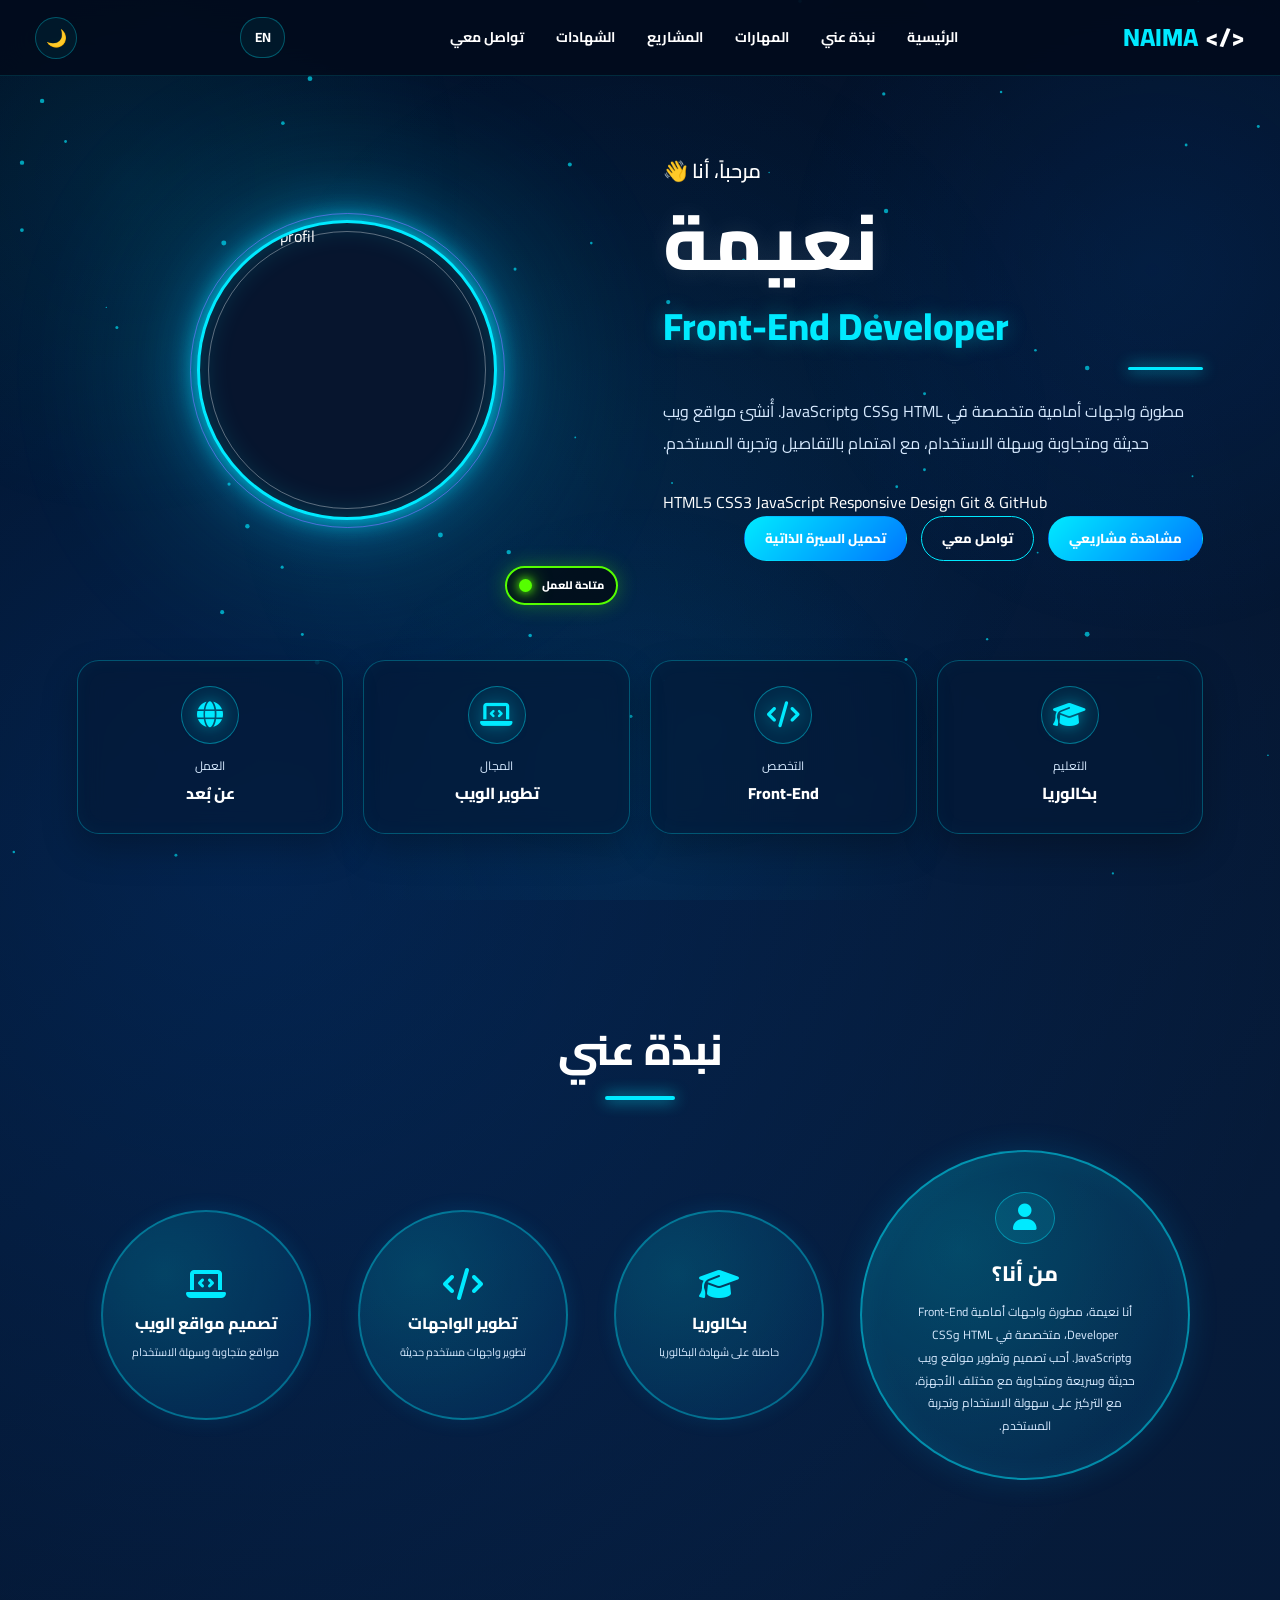
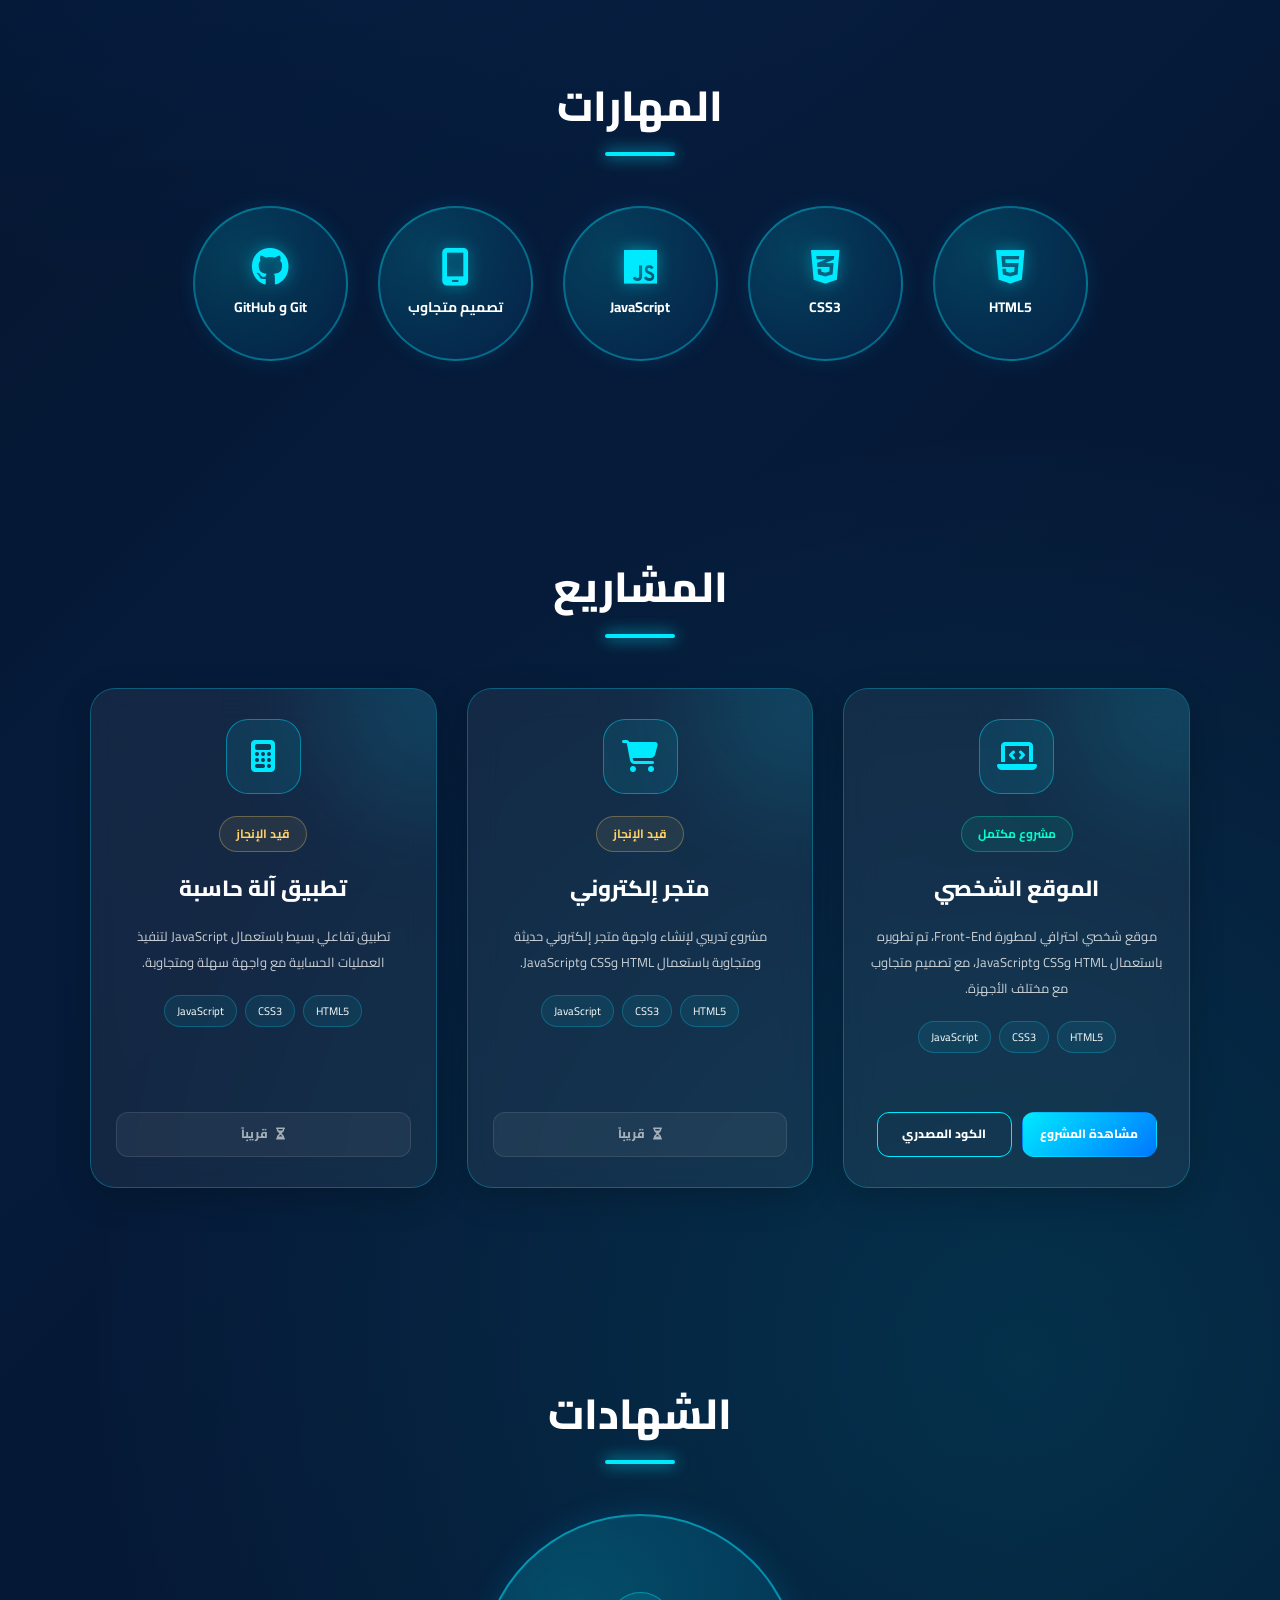
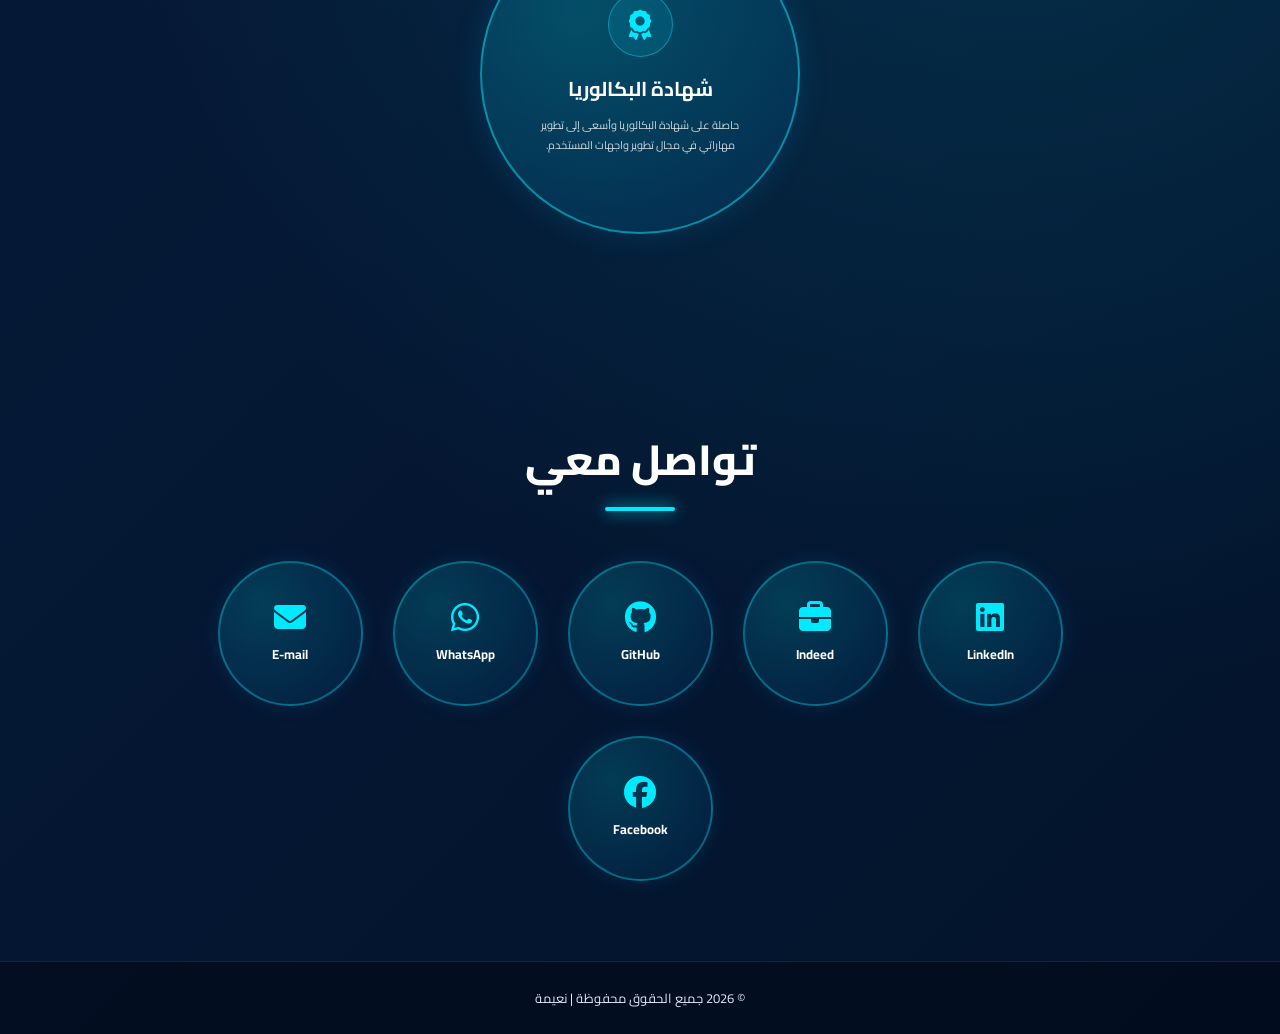
==== index.html @ e0ccfddc "Update index.html" ====
<!DOCTYPE html>
<html lang="ar" dir="rtl" id="html">

<head>
    <meta charset="UTF-8">
    <meta name="viewport" content="width=device-width, initial-scale=1.0">

    <title>Front-End Developer | NAIMA</title>

    <!-- =========================
         GOOGLE FONT
    ========================== -->
    <link rel="preconnect" href="https://fonts.googleapis.com">
    <link rel="preconnect" href="https://fonts.gstatic.com" crossorigin>

    <link
        href="https://fonts.googleapis.com/css2?family=Cairo:wght@400;500;600;700;800&display=swap"
        rel="stylesheet">

    <!-- =========================
         FONT AWESOME
    ========================== -->
    <link
        rel="stylesheet"
        href="https://cdnjs.cloudflare.com/ajax/libs/font-awesome/6.5.2/css/all.min.css">

    <!-- =========================
         CSS
    ========================== -->
    <link rel="stylesheet" href="style.css">
</head>


<body>

    <!-- =========================
         BACKGROUND
    ========================== -->

    <div id="particles"></div>


    <!-- =========================
         HEADER / NAVBAR
    ========================== -->

    <header>

        <nav class="navbar">

            <div class="nav-container">

                <!-- LOGO -->
                <a href="#home" class="logo">
                    &lt;/&gt; <span>NAIMA</span>
                </a>


                <!-- MOBILE MENU BUTTON -->
                <button
                    class="menu-toggle"
                    id="menu-toggle"
                    aria-label="فتح القائمة"
                    aria-expanded="false">

                    ☰

                </button>


                <!-- NAVIGATION -->
                <ul class="nav-links" id="nav-links">

                    <li>
                        <a
                            href="#home"
                            data-ar="الرئيسية"
                            data-en="Home">
                            الرئيسية
                        </a>
                    </li>

                    <li>
                        <a
                            href="#about"
                            data-ar="نبذة عني"
                            data-en="About Me">
                            نبذة عني
                        </a>
                    </li>

                    <li>
                        <a
                            href="#skills"
                            data-ar="المهارات"
                            data-en="Skills">
                            المهارات
                        </a>
                    </li>

                    <li>
                        <a
                            href="#projects"
                            data-ar="المشاريع"
                            data-en="Projects">
                            المشاريع
                        </a>
                    </li>

                    <li>
                        <a
                            href="#certificates"
                            data-ar="الشهادات"
                            data-en="Certificates">
                            الشهادات
                        </a>
                    </li>

                    <li>
                        <a
                            href="#contact"
                            data-ar="تواصل معي"
                            data-en="Contact">
                            تواصل معي
                        </a>
                    </li>

                </ul>


                <!-- LANGUAGE BUTTON -->
                <button
                    id="language-toggle"
                    class="language-toggle"
                    type="button"
                    aria-label="تغيير اللغة">

                    EN

                </button>


                <!-- THEME BUTTON -->
                <button
                    id="theme-toggle"
                    class="theme-toggle"
                    type="button"
                    aria-label="تغيير الوضع">

                    🌙

                </button>

            </div>

        </nav>

    </header>


    <!-- =========================
         HERO
    ========================== -->

    <section class="hero" id="home">
<div class="hero-image">

    <div class="image-glow"></div>

    <div class="circle">

        <div class="circle-border"></div>

      <img src="photo.webp" alt="Photo de profil">  

    </div>

    <div class="image-orbit orbit-one"></div>
    <div class="image-orbit orbit-two"></div>

    <div class="available-badge">
        <span></span>
        <span>متاحة للعمل</span>
    </div>

</div>

   <!-- HERO TEXT -->
<div class="hero-content">

    <p class="hero-greeting">
        مرحباً، أنا <span class="wave">👋</span>
    </p>

    <h1
        data-ar="نعيمة"
        data-en="NAIMA">
        نعيمة
    </h1>

    <h2>
        <span
            data-ar="Front-End Developer"
            data-en="Front-End Developer">
            Front-End Developer
        </span>
    </h2>

    <p
        class="hero-text"
        data-ar="مطورة واجهات أمامية متخصصة في HTML وCSS وJavaScript. أُنشئ مواقع ويب حديثة ومتجاوبة وسهلة الاستخدام، مع اهتمام بالتفاصيل وتجربة المستخدم."
        data-en="Front-End Developer specialized in HTML, CSS and JavaScript. I build modern, responsive and user-friendly websites with strong attention to detail and user experience.">

        مطورة واجهات أمامية متخصصة في HTML وCSS وJavaScript.
        أُنشئ مواقع ويب حديثة ومتجاوبة وسهلة الاستخدام،
        مع اهتمام بالتفاصيل وتجربة المستخدم.

    </p>


    <!-- TECHNOLOGIES -->

    <div class="hero-tech">

        <span>HTML5</span>
        <span>CSS3</span>
        <span>JavaScript</span>
        <span>Responsive Design</span>
        <span>Git & GitHub</span>

    </div>


    <!-- HERO BUTTONS -->

    <div class="hero-buttons">

        <a
            href="#projects"
            class="btn hero-main-btn"
            data-ar="مشاهدة مشاريعي"
            data-en="View My Projects">

            <i class="fas fa-code"></i>

            مشاهدة مشاريعي

        </a>


        <a
            href="#contact"
            class="btn secondary hero-second-btn"
            data-ar="تواصل معي"
            data-en="Contact Me">

            <i class="fas fa-paper-plane"></i>

            تواصل معي

        </a>


        <a
            href="cv.pdf"
            class="btn cv-btn"
            download
            data-ar="تحميل السيرة الذاتية"
            data-en="Download CV">

            <i class="fas fa-file-download"></i>

            تحميل CV

        </a>

    </div>

</div> 

        <!-- HERO CARDS -->

        <div class="hero-cards">


            <!-- EDUCATION -->

            <div class="hero-card">

                <div class="hero-card-icon">

                    <i class="fas fa-graduation-cap"></i>

                </div>

                <div>

                    <small
                        data-ar="التعليم"
                        data-en="Education">

                        التعليم

                    </small>

                    <strong
                        data-ar="بكالوريا"
                        data-en="BACCALAUREATE">

                بكالوريا

                    </strong>

                </div>

            </div>


            <!-- SPECIALIZATION -->

            <div class="hero-card">

                <div class="hero-card-icon">

                    <i class="fas fa-code"></i>

                </div>

                <div>

                    <small
                        data-ar="التخصص"
                        data-en="Specialization">

                        التخصص

                    </small>

                    <strong
                        data-ar="Front-End"
                        data-en="Front-End">

                        Front-End

                    </strong>

                </div>

            </div>


            <!-- FIELD -->

            <div class="hero-card">

                <div class="hero-card-icon">

                    <i class="fas fa-laptop-code"></i>

                </div>

                <div>

                    <small
                        data-ar="المجال"
                        data-en="Field">

                        المجال

                    </small>

                    <strong
                        data-ar="تطوير الويب"
                        data-en="Web Development">

                        تطوير الويب

                    </strong>

                </div>

            </div>


            <!-- WORK -->

            <div class="hero-card">

                <div class="hero-card-icon">

                    <i class="fas fa-globe"></i>

                </div>

                <div>

                    <small
                        data-ar="العمل"
                        data-en="Work">

                        العمل

                    </small>

                    <strong
                        data-ar="عن بُعد"
                        data-en="Remote Work">

                        عن بُعد

                    </strong>

                </div>

            </div>

        </div>

    </section>


    <!-- =========================
         ABOUT
    ========================== -->

    <section id="about">

        <div class="section-title">

            <h2
                data-ar="نبذة عني"
                data-en="About Me">

                نبذة عني

            </h2>

        </div>


        <div class="about-container">


            <!-- WHO AM I -->

            <div class="about-text">

                <div class="about-icon">

                    <i class="fas fa-user"></i>

                </div>


                <h3
                    data-ar="من أنا؟"
                    data-en="Who Am I?">

                    من أنا؟

                </h3>


                <p
                    data-ar="أنا نعيمة، مطورة واجهات أمامية Front-End Developer، متخصصة في HTML وCSS وJavaScript. أحب تصميم وتطوير مواقع ويب حديثة وسريعة ومتجاوبة مع مختلف الأجهزة، مع التركيز على سهولة الاستخدام وتجربة المستخدم."
                    data-en="I am NAIMA, a Front-End Developer specialized in HTML, CSS and JavaScript. I enjoy creating modern, fast and responsive websites for different devices, with a strong focus on usability and user experience.">

                    أنا نعيمة، مطورة واجهات أمامية Front-End Developer،
                    متخصصة في HTML وCSS وJavaScript.
                    أحب تصميم وتطوير مواقع ويب حديثة وسريعة ومتجاوبة
                    مع مختلف الأجهزة، مع التركيز على سهولة الاستخدام وتجربة المستخدم.

                </p>

            </div>


            <!-- BACHELOR -->

            <div class="stat-card">

                <i class="fas fa-graduation-cap"></i>

                <h3
                    data-ar="بكالوريا"
                    data-en="BACCALAUREATE">

                    بكالوريا

                </h3>

                <p
                    data-ar="حاصلة على شهادة البكالوريا"
                    data-en="BACCALAUREATE Degree Holder">

                    حاصلة على شهادة البكالوريا

                </p>

            </div>


            <!-- UI DEVELOPMENT -->

            <div class="stat-card">

                <i class="fas fa-code"></i>

                <h3
                    data-ar="تطوير الواجهات"
                    data-en="UI Development">

                    تطوير الواجهات

                </h3>

                <p
                    data-ar="تطوير واجهات مستخدم حديثة"
                    data-en="Modern User Interfaces">

                    تطوير واجهات مستخدم حديثة

                </p>

            </div>


            <!-- WEB DESIGN -->

            <div class="stat-card">

                <i class="fas fa-laptop-code"></i>

                <h3
                    data-ar="تصميم مواقع الويب"
                    data-en="Web Design">

                    تصميم مواقع الويب

                </h3>

                <p
                    data-ar="مواقع متجاوبة وسهلة الاستخدام"
                    data-en="Responsive and User-Friendly Websites">

                    مواقع متجاوبة وسهلة الاستخدام

                </p>

            </div>

        </div>

    </section>


    <!-- =========================
         SKILLS
    ========================== -->

    <section id="skills">

        <div class="section-title">

            <h2
                data-ar="المهارات"
                data-en="Skills">

                المهارات

            </h2>

        </div>


        <div class="skills-grid">


            <!-- HTML -->

            <div class="skill-card">

                <i class="fab fa-html5"></i>

                <h3>HTML5</h3>

            </div>


            <!-- CSS -->

            <div class="skill-card">

                <i class="fab fa-css3-alt"></i>

                <h3>CSS3</h3>

            </div>


            <!-- JAVASCRIPT -->

            <div class="skill-card">

                <i class="fab fa-js"></i>

                <h3>JavaScript</h3>

            </div>


            <!-- RESPONSIVE -->

            <div class="skill-card">

                <i class="fas fa-mobile-screen"></i>

                <h3
                    data-ar="تصميم متجاوب"
                    data-en="Responsive Design">

                    تصميم متجاوب

                </h3>

            </div>


            <!-- GIT -->

            <div class="skill-card">

                <i class="fab fa-github"></i>

                <h3
                    data-ar="Git و GitHub"
                    data-en="Git & GitHub">

                    Git و GitHub

                </h3>

            </div>

        </div>

    </section>


    <!-- =========================
         PROJECTS
    ========================== -->

    <section id="projects">

        <div class="section-title">

            <h2
                data-ar="المشاريع"
                data-en="Projects">

                المشاريع

            </h2>

        </div>


        <div class="projects-grid">


            <!-- PROJECT 1 -->

            <div class="project-card">

                <div class="project-icon">

                    <i class="fas fa-laptop-code"></i>

                </div>


                <div class="project-info">


                    <span
                        class="project-status completed"
                        data-ar="مشروع مكتمل"
                        data-en="Completed Project">

                        مشروع مكتمل

                    </span>


                    <h3
                        data-ar="الموقع الشخصي"
                        data-en="Portfolio Website">

                        الموقع الشخصي

                    </h3>


                    <p
                        data-ar="موقع شخصي احترافي لمطورة Front-End، تم تطويره باستعمال HTML وCSS وJavaScript، مع تصميم متجاوب مع مختلف الأجهزة."
                        data-en="A professional portfolio website for a Front-End Developer, built with HTML, CSS and JavaScript, with a responsive design for different devices.">

                        موقع شخصي احترافي لمطورة Front-End،
                        تم تطويره باستعمال HTML وCSS وJavaScript،
                        مع تصميم متجاوب مع مختلف الأجهزة.

                    </p>


                    <div class="project-tech">

                        <span>HTML5</span>

                        <span>CSS3</span>

                        <span>JavaScript</span>

                    </div>


                    <div class="project-buttons">

                        <a
                            href="https://sbahibtihal-spec.github.io/my-first-website/"
                            target="_blank"
                            rel="noopener noreferrer"
                            class="btn"
                            data-ar="مشاهدة المشروع"
                            data-en="Live Demo">

                            <i class="fas fa-external-link-alt"></i>

                            مشاهدة المشروع

                        </a>


                        <a
                            href="https://github.com/sbahibtihal-spec/my-first-website"
                            target="_blank"
                            rel="noopener noreferrer"
                            class="btn secondary"
                            data-ar="الكود المصدري"
                            data-en="Source Code">

                            <i class="fab fa-github"></i>

                            الكود المصدري

                        </a>

                    </div>

                </div>

            </div>


            <!-- PROJECT 2 -->

            <div class="project-card">

                <div class="project-icon">

                    <i class="fas fa-shopping-cart"></i>

                </div>


                <div class="project-info">

                    <span
                        class="project-status coming"
                        data-ar="قيد الإنجاز"
                        data-en="In Progress">

                        قيد الإنجاز

                    </span>


                    <h3
                        data-ar="متجر إلكتروني"
                        data-en="E-Commerce Website">

                        متجر إلكتروني

                    </h3>


                    <p
                        data-ar="مشروع تدريبي لإنشاء واجهة متجر إلكتروني حديثة ومتجاوبة باستعمال HTML وCSS وJavaScript."
                        data-en="A training project for creating a modern and responsive e-commerce interface using HTML, CSS and JavaScript.">

                        مشروع تدريبي لإنشاء واجهة متجر إلكتروني حديثة
                        ومتجاوبة باستعمال HTML وCSS وJavaScript.

                    </p>


                    <div class="project-tech">

                        <span>HTML5</span>

                        <span>CSS3</span>

                        <span>JavaScript</span>

                    </div>


                    <div class="project-buttons">

                        <span class="btn disabled">

                            <i class="fas fa-hourglass-half"></i>

                            <span
                                data-ar="قريباً"
                                data-en="Coming Soon">

                                قريباً

                            </span>

                        </span>

                    </div>

                </div>

            </div>


            <!-- PROJECT 3 -->

            <div class="project-card">

                <div class="project-icon">

                    <i class="fas fa-calculator"></i>

                </div>


                <div class="project-info">

                    <span
                        class="project-status coming"
                        data-ar="قيد الإنجاز"
                        data-en="In Progress">

                        قيد الإنجاز

                    </span>


                    <h3
                        data-ar="تطبيق آلة حاسبة"
                        data-en="Calculator App">

                        تطبيق آلة حاسبة

                    </h3>


                    <p
                        data-ar="تطبيق تفاعلي بسيط باستعمال JavaScript لتنفيذ العمليات الحسابية مع واجهة سهلة ومتجاوبة."
                        data-en="A simple interactive application using JavaScript to perform calculations with an easy and responsive interface.">

                        تطبيق تفاعلي بسيط باستعمال JavaScript
                        لتنفيذ العمليات الحسابية مع واجهة سهلة ومتجاوبة.

                    </p>


                    <div class="project-tech">

                        <span>HTML5</span>

                        <span>CSS3</span>

                        <span>JavaScript</span>

                    </div>


                    <div class="project-buttons">

                        <span class="btn disabled">

                            <i class="fas fa-hourglass-half"></i>

                            <span
                                data-ar="قريباً"
                                data-en="Coming Soon">

                                قريباً

                            </span>

                        </span>

                    </div>

                </div>

            </div>

        </div>

    </section>


    <!-- =========================
         CERTIFICATES
    ========================== -->

    <section id="certificates">

        <div class="section-title">

            <h2
                data-ar="الشهادات"
                data-en="Certificates">

                الشهادات

            </h2>

        </div>


        <div class="certificate-card">

            <i class="fas fa-award"></i>


            <h3
                data-ar="شهادة البكالوريا"
                data-en="Baccalaureate Degree">

                شهادة البكالوريا

            </h3>


            <p
                data-ar="حاصلة على شهادة البكالوريا وأسعى إلى تطوير مهاراتي في مجال تطوير واجهات المستخدم."
                data-en="I hold a Baccalaureate Degree and I am continuously developing my skills in Front-End development and user interface design.">

                حاصلة على شهادة البكالوريا وأسعى إلى تطوير مهاراتي
                في مجال تطوير واجهات المستخدم.

            </p>

        </div>

    </section>


    <!-- =========================
         CONTACT
    ========================== -->

    <section id="contact">

        <div class="section-title">

            <h2
                data-ar="تواصل معي"
                data-en="Contact Me">

                تواصل معي

            </h2>

        </div>


        <div class="contact-container">


            <!-- LINKEDIN -->

            <a
                href="https://www.linkedin.com/in/marhaba-hala/"
                target="_blank"
                rel="noopener noreferrer"
                class="contact-box">

                <i class="fab fa-linkedin"></i>

                <span>LinkedIn</span>

            </a>


            <!-- INDEED -->

            <a
                href="https://ma.indeed.com/"
                target="_blank"
                rel="noopener noreferrer"
                class="contact-box">

                <i class="fas fa-briefcase"></i>

                <span>Indeed</span>

            </a>


            <!-- GITHUB -->

            <a
                href="https://github.com/sbahibtihal-spec"
                target="_blank"
                rel="noopener noreferrer"
                class="contact-box">

                <i class="fab fa-github"></i>

                <span>GitHub</span>

            </a>


            <!-- WHATSAPP -->

            <a
                href="https://wa.me/212703166572"
                target="_blank"
                rel="noopener noreferrer"
                class="contact-box">

                <i class="fab fa-whatsapp"></i>

                <span>WhatsApp</span>

            </a>


            <!-- EMAIL -->

            <a
                href="mailto:sbahibtihal@gmail.com"
                class="contact-box">

                <i class="fas fa-envelope"></i>

                <span>E-mail</span>

            </a>


            <!-- FACEBOOK -->

            <a
                href="https://www.facebook.com/khawla khawla
                target="_blank"
                rel="noopener noreferrer"
                class="contact-box">

                <i class="fab fa-facebook"></i>

                <span>Facebook</span>

            </a>

        </div>

    </section>


    <!-- =========================
         FOOTER
    ========================== -->

    <footer>

        <p
            data-ar="© 2026 جميع الحقوق محفوظة | نعيمة"
            data-en="© 2026 All Rights Reserved | NAIMA">

            © 2026 جميع الحقوق محفوظة | نعيمة

        </p>

    </footer>


    <!-- =========================
         JAVASCRIPT
    ========================== -->

    <script src="script.js"></script>

</body>

</html>
---- style.css ----
/* =========================================================
   NAIMA PORTFOLIO — CLEAN & FULLY RESPONSIVE STYLE.CSS
========================================================= */

:root {
    --main: #00eaff;
    --main-light: #24cfff;
    --blue: #0077ff;
    --dark: #020b1c;
    --dark-2: #04152f;
    --card: rgba(5, 30, 65, 0.65);
    --border: rgba(0, 234, 255, 0.35);
    --white: #ffffff;
    --gray: #d7eaff;
    --muted: rgba(255, 255, 255, 0.72);
    --green: #55ff00;
    --shadow: 0 15px 40px rgba(0, 0, 0, 0.35);
}

/* RESET */
* {
    margin: 0;
    padding: 0;
    box-sizing: border-box;
}

html {
    scroll-behavior: smooth;
    scroll-padding-top: 80px;
}

body {
    font-family: "Cairo", sans-serif;
    background:
        radial-gradient(circle at 20% 20%, rgba(0, 119, 255, 0.18), transparent 30%),
        radial-gradient(circle at 80% 70%, rgba(0, 234, 255, 0.12), transparent 30%),
        linear-gradient(135deg, #020b1c, #061b3a 45%, #03132b);
    color: var(--white);
    line-height: 1.7;
    overflow-x: hidden;
    min-height: 100vh;
}

body::before {
    content: "";
    position: fixed;
    inset: 0;
    pointer-events: none;
    z-index: -2;
    background: radial-gradient(circle at 50% 50%, rgba(0, 234, 255, 0.04), transparent 55%);
}

a {
    text-decoration: none;
    color: inherit;
}

button {
    font-family: inherit;
}

img {
    max-width: 100%;
    display: block;
}

/* BACKGROUND */
#particles {
    position: fixed;
    inset: 0;
    z-index: -1;
    pointer-events: none;
    background:
        radial-gradient(circle at 10% 20%, rgba(0, 234, 255, 0.08), transparent 25%),
        radial-gradient(circle at 90% 30%, rgba(0, 119, 255, 0.10), transparent 28%),
        radial-gradient(circle at 50% 90%, rgba(0, 180, 255, 0.07), transparent 30%);
}

/* HEADER */
header {
    width: 100%;
    position: fixed;
    top: 0;
    right: 0;
    z-index: 1000;
    background: rgba(2, 11, 28, 0.88);
    backdrop-filter: blur(16px);
    -webkit-backdrop-filter: blur(16px);
    border-bottom: 1px solid rgba(0, 234, 255, 0.14);
}

.nav-container {
    width: min(1400px, 100%);
    min-height: 75px;
    margin: auto;
    padding: 0 35px;
    display: flex;
    align-items: center;
    justify-content: space-between;
    gap: 20px;
}

.logo {
    display: inline-flex;
    align-items: center;
    gap: 7px;
    white-space: nowrap;
    font-size: 25px;
    font-weight: 800;
    color: var(--white);
    transition: 0.3s ease;
}

.logo::first-letter,
.logo span {
    color: var(--main);
}

.logo:hover {
    color: var(--main);
    transform: translateY(-2px);
}

.menu-toggle {
    display: none;
    border: none;
    background: transparent;
    color: var(--white);
    font-size: 30px;
    cursor: pointer;
    padding: 5px 10px;
    transition: 0.3s ease;
}

.menu-toggle:hover {
    color: var(--main);
    transform: scale(1.1);
}

.nav-links {
    display: flex;
    align-items: center;
    justify-content: center;
    gap: 28px;
    list-style: none;
}

.nav-links li {
    list-style: none;
}

.nav-links a {
    position: relative;
    display: inline-block;
    color: var(--white);
    font-size: 14px;
    font-weight: 700;
    padding: 8px 2px;
    transition: 0.3s ease;
}

.nav-links a::after {
    content: "";
    position: absolute;
    right: 0;
    bottom: 0;
    width: 0;
    height: 2px;
    border-radius: 10px;
    background: var(--main);
    box-shadow: 0 0 10px var(--main);
    transition: 0.3s ease;
}

.nav-links a:hover {
    color: var(--main);
}

.nav-links a:hover::after {
    width: 100%;
}

.language-toggle,
.theme-toggle {
    border: 1px solid rgba(0, 234, 255, 0.30);
    background: rgba(0, 234, 255, 0.06);
    color: var(--white);
    cursor: pointer;
    transition: 0.3s ease;
}

.language-toggle {
    min-width: 45px;
    padding: 7px 12px;
    border-radius: 20px;
    font-weight: 700;
}

.theme-toggle {
    width: 42px;
    height: 42px;
    border-radius: 50%;
    font-size: 17px;
}

.language-toggle:hover,
.theme-toggle:hover {
    background: var(--main);
    color: #03152d;
    border-color: var(--main);
    box-shadow: 0 0 20px rgba(0, 234, 255, 0.35);
}

.theme-toggle:hover {
    transform: rotate(20deg);
}

/* GENERAL SECTIONS */
section {
    width: min(1400px, 100%);
    margin: auto;
    padding: 110px 7% 80px;
}

.section-title {
    text-align: center;
    margin-bottom: 50px;
}

.section-title h2 {
    position: relative;
    display: inline-block;
    font-size: 42px;
    font-weight: 800;
    padding-bottom: 15px;
}

.section-title h2::after {
    content: "";
    position: absolute;
    left: 50%;
    bottom: 0;
    width: 70px;
    height: 4px;
    transform: translateX(-50%);
    border-radius: 20px;
    background: var(--main);
    box-shadow: 0 0 15px var(--main);
}

/* HERO */
.hero {
    width: min(1450px, 100%);
    min-height: 100vh;
    margin: auto;
    padding: 130px 6% 70px;
    display: grid;
    grid-template-columns: minmax(0, 1fr) minmax(0, 1fr);
    align-items: center;
    gap: 45px;
    position: relative;
    direction: ltr;
}

.hero-content {
    direction: rtl;
    text-align: left;
    position: relative;
    z-index: 5;
    animation: heroText 1s ease forwards;
}

.hero-greeting {
    color: var(--white);
    font-size: 20px;
    font-weight: 600;
    margin-bottom: 12px;
}

.wave {
    display: inline-block;
    transform-origin: 70% 70%;
    animation: waveHand 2s infinite;
}

.hero-content h1 {
    color: var(--white);
    font-size: clamp(55px, 6vw, 85px);
    line-height: 1.1;
    font-weight: 800;
    margin-bottom: 15px;
    text-shadow: 0 0 25px rgba(255, 255, 255, 0.10);
}

.hero-content h2 {
    color: var(--main);
    font-size: clamp(25px, 3vw, 38px);
    font-weight: 800;
    line-height: 1.4;
    margin-bottom: 25px;
    text-shadow: 0 0 20px rgba(0, 234, 255, 0.35);
}

.hero-content h2::after {
    content: "";
    display: block;
    width: 75px;
    height: 3px;
    margin-top: 14px;
    border-radius: 10px;
    background: var(--main);
    box-shadow: 0 0 15px var(--main);
}

.hero-text {
    max-width: 600px;
    color: var(--gray);
    font-size: 16px;
    line-height: 2;
    margin-bottom: 30px;
}

.hero-buttons {
    display: flex;
    align-items: center;
    justify-content: flex-start;
    flex-wrap: wrap;
    gap: 14px;
    margin-bottom: 25px;
}

.btn {
    display: inline-flex;
    align-items: center;
    justify-content: center;
    gap: 8px;
    min-height: 45px;
    padding: 10px 20px;
    border-radius: 25px;
    background: linear-gradient(135deg, #00eaff, #0077ff);
    color: var(--white);
    font-size: 13px;
    font-weight: 800;
    border: 1px solid transparent;
    cursor: pointer;
    transition: transform 0.3s ease, box-shadow 0.3s ease, background 0.3s ease;
}

.btn:hover {
    transform: translateY(-4px);
    box-shadow: 0 0 25px rgba(0, 234, 255, 0.45);
}

.btn.secondary {
    background: transparent;
    color: var(--white);
    border: 1px solid var(--main);
}

.btn.secondary:hover {
    background: var(--main);
    color: #03152d;
}

/* HERO IMAGE */
.hero-image {
    position: relative;
    min-height: 480px;
    display: flex;
    align-items: center;
    justify-content: center;
    animation: imageFloat 4s ease-in-out infinite;
}

.image-glow {
    position: absolute;
    width: 330px;
    height: 330px;
    border-radius: 50%;
    background: var(--main);
    filter: blur(90px);
    opacity: 0.28;
    z-index: 0;
    animation: glowPulse 4s ease-in-out infinite;
}

.circle {
    position: relative;
    width: 300px;
    height: 300px;
    border-radius: 50%;
    overflow: hidden;
    display: flex;
    align-items: center;
    justify-content: center;
    z-index: 3;
    background: #07152e;
    border: 3px solid var(--main);
    box-shadow:
        0 0 25px rgba(0, 234, 255, 0.8),
        0 0 60px rgba(0, 174, 255, 0.45),
        inset 0 0 30px rgba(0, 234, 255, 0.2);
}

.circle img {
    width: 100%;
    height: 100%;
    object-fit: cover;
    display: block;
    position: relative;
    z-index: 2;
}

.circle-border {
    position: absolute;
    inset: 8px;
    border-radius: 50%;
    border: 1px solid rgba(255, 255, 255, 0.35);
    z-index: 4;
    pointer-events: none;
}

.image-orbit {
    position: absolute;
    border-radius: 50%;
    pointer-events: none;
    z-index: 1;
    border: 1px solid rgba(0, 234, 255, 0.55);
    animation: rotateOrbit 10s linear infinite;
}

.orbit-one {
    width: 275px;
    height: 275px;
}

.orbit-two {
    width: 315px;
    height: 315px;
    border-color: rgba(180, 70, 255, 0.65);
    animation-duration: 18s;
    animation-direction: reverse;
}

.image-orbit::after {
    content: "";
    position: absolute;
    width: 10px;
    height: 10px;
    border-radius: 50%;
    top: 15px;
    left: 50%;
    transform: translateX(-50%);
    background: var(--main);
    box-shadow: 0 0 12px var(--main), 0 0 25px var(--main);
}

.orbit-two::after {
    background: #b84dff;
    box-shadow: 0 0 12px #b84dff, 0 0 25px #b84dff;
}

.available-badge {
    position: absolute;
    right: 0;
    bottom: 5px;
    z-index: 10;
    display: flex;
    align-items: center;
    gap: 10px;
    padding: 8px 12px;
    border-radius: 30px;
    background: rgba(2, 15, 28, 0.95);
    border: 2px solid var(--green);
    color: var(--white);
    font-size: 11px;
    font-weight: 800;
    box-shadow: 0 0 20px rgba(85, 255, 0, 0.30);
}

.available-badge > span:first-child {
    width: 13px;
    height: 13px;
    flex-shrink: 0;
    border-radius: 50%;
    background: var(--green);
    box-shadow: 0 0 10px var(--green), 0 0 20px var(--green);
    animation: availablePulse 1.5s infinite;
}

/* HERO CARDS */
.hero-cards {
    grid-column: 1 / -1;
    width: 100%;
    direction: rtl;
    display: grid;
    grid-template-columns: repeat(4, minmax(0, 1fr));
    gap: 20px;
    position: relative;
    z-index: 5;
    margin-top: 5px;
}

.hero-card {
    min-height: 155px;
    padding: 25px 20px;
    display: flex;
    flex-direction: column;
    align-items: center;
    justify-content: center;
    text-align: center;
    border-radius: 22px;
    background: rgba(4, 25, 55, 0.65);
    border: 1px solid rgba(0, 234, 255, 0.28);
    backdrop-filter: blur(12px);
    -webkit-backdrop-filter: blur(12px);
    box-shadow:
        0 15px 35px rgba(0, 0, 0, 0.25),
        inset 0 0 20px rgba(0, 234, 255, 0.03);
    transition: transform 0.4s ease, border-color 0.4s ease, box-shadow 0.4s ease;
}

.hero-card:hover {
    transform: translateY(-8px);
    border-color: var(--main);
    box-shadow: 0 0 30px rgba(0, 234, 255, 0.25);
}

.hero-card-icon {
    width: 58px;
    height: 58px;
    margin-bottom: 12px;
    display: flex;
    align-items: center;
    justify-content: center;
    border-radius: 50%;
    background: rgba(0, 234, 255, 0.07);
    border: 1px solid rgba(0, 234, 255, 0.40);
}

.hero-card-icon i {
    color: var(--main);
    font-size: 26px;
    text-shadow: 0 0 15px rgba(0, 234, 255, 0.50);
}

.hero-card small {
    display: block;
    color: var(--gray);
    font-size: 12px;
    margin-bottom: 4px;
}

.hero-card strong {
    color: var(--white);
    font-size: 16px;
    font-weight: 800;
}

/* ABOUT */
#about {
    padding-top: 110px;
}

.about-container {
    max-width: 1200px;
    margin: auto;
    display: grid;
    grid-template-columns: 1.3fr repeat(3, minmax(0, 1fr));
    align-items: center;
    gap: 25px;
}

.about-text {
    width: 330px;
    height: 330px;
    max-width: 100%;
    margin: auto;
    padding: 40px;
    border-radius: 50%;
    display: flex;
    flex-direction: column;
    align-items: center;
    justify-content: center;
    text-align: center;
    background: radial-gradient(circle at 30% 30%, rgba(0, 234, 255, 0.22), rgba(0, 119, 255, 0.08));
    border: 2px solid rgba(0, 234, 255, 0.50);
    box-shadow: 0 0 30px rgba(0, 180, 255, 0.15), inset 0 0 30px rgba(0, 234, 255, 0.07);
    transition: 0.4s ease;
}

.about-icon {
    width: 60px;
    height: 60px;
    margin-bottom: 12px;
    display: flex;
    align-items: center;
    justify-content: center;
    border-radius: 50%;
    background: rgba(0, 234, 255, 0.10);
    border: 1px solid rgba(0, 234, 255, 0.40);
}

.about-icon i {
    color: var(--main);
    font-size: 27px;
}

.about-text h3 {
    color: var(--white);
    font-size: 21px;
    font-weight: 800;
    margin-bottom: 10px;
}

.about-text p {
    max-width: 230px;
    color: var(--gray);
    font-size: 12px;
    line-height: 1.9;
}

.stat-card {
    width: 210px;
    height: 210px;
    max-width: 100%;
    margin: auto;
    padding: 25px;
    border-radius: 50%;
    display: flex;
    flex-direction: column;
    align-items: center;
    justify-content: center;
    text-align: center;
    background: radial-gradient(circle at 30% 30%, rgba(0, 234, 255, 0.18), rgba(0, 119, 255, 0.07));
    border: 2px solid rgba(0, 234, 255, 0.35);
    box-shadow: 0 0 20px rgba(0, 180, 255, 0.12);
    transition: transform 0.4s ease, border-color 0.4s ease, box-shadow 0.4s ease;
}

.stat-card i {
    color: var(--main);
    font-size: 32px;
    margin-bottom: 10px;
}

.stat-card h3 {
    color: var(--white);
    font-size: 16px;
    font-weight: 800;
    margin-bottom: 6px;
}

.stat-card p {
    color: var(--gray);
    font-size: 11px;
    line-height: 1.7;
    max-width: 150px;
}

.about-text:hover,
.stat-card:hover {
    transform: translateY(-10px) scale(1.03);
    border-color: var(--main);
    box-shadow: 0 0 40px rgba(0, 234, 255, 0.40);
}

/* SKILLS */
.skills-grid {
    max-width: 1000px;
    margin: auto;
    display: flex;
    justify-content: center;
    align-items: center;
    flex-wrap: wrap;
    gap: 30px;
}

.skill-card {
    width: 155px;
    height: 155px;
    padding: 20px;
    border-radius: 50%;
    display: flex;
    flex-direction: column;
    align-items: center;
    justify-content: center;
    text-align: center;
    background: radial-gradient(circle at 30% 30%, rgba(0, 234, 255, 0.18), rgba(0, 119, 255, 0.07));
    border: 2px solid rgba(0, 234, 255, 0.35);
    box-shadow: 0 0 20px rgba(0, 180, 255, 0.12);
    transition: 0.4s ease;
}

.skill-card i {
    color: var(--main);
    font-size: 38px;
    margin-bottom: 10px;
    text-shadow: 0 0 15px rgba(0, 234, 255, 0.50);
    transition: 0.4s ease;
}

.skill-card h3 {
    color: var(--white);
    font-size: 14px;
    font-weight: 700;
}

.skill-card:hover {
    transform: translateY(-10px) scale(1.08);
    border-color: var(--main);
    box-shadow: 0 0 35px rgba(0, 234, 255, 0.40);
}

.skill-card:hover i {
    transform: scale(1.15);
}

/* PROJECTS */
.projects-grid {
    max-width: 1200px;
    margin: 50px auto 0;
    display: grid;
    grid-template-columns: repeat(3, minmax(0, 1fr));
    gap: 30px;
}

.project-card {
    min-height: 500px;
    padding: 30px 25px;
    position: relative;
    display: flex;
    flex-direction: column;
    border-radius: 25px;
    background: rgba(255, 255, 255, 0.06);
    border: 1px solid rgba(0, 220, 255, 0.30);
    backdrop-filter: blur(15px);
    -webkit-backdrop-filter: blur(15px);
    box-shadow: 0 10px 35px rgba(0, 0, 0, 0.20);
    overflow: hidden;
    transition: 0.4s ease;
}

.project-card::before {
    content: "";
    position: absolute;
    width: 220px;
    height: 220px;
    top: -100px;
    right: -100px;
    border-radius: 50%;
    background: rgba(0, 220, 255, 0.13);
    filter: blur(50px);
    transition: 0.4s ease;
}

.project-card:hover {
    transform: translateY(-12px);
    border-color: rgba(0, 238, 255, 0.80);
    box-shadow: 0 20px 50px rgba(0, 0, 0, 0.35), 0 0 30px rgba(0, 220, 255, 0.15);
}

.project-card:hover::before {
    transform: scale(1.4);
}

.project-icon {
    width: 75px;
    height: 75px;
    margin: 0 auto 22px;
    display: flex;
    align-items: center;
    justify-content: center;
    border-radius: 22px;
    background: rgba(0, 220, 255, 0.10);
    border: 1px solid rgba(0, 220, 255, 0.45);
}

.project-icon i {
    color: var(--main);
    font-size: 32px;
}

.project-info {
    position: relative;
    z-index: 2;
    display: flex;
    flex-direction: column;
    flex: 1;
    text-align: center;
}

.project-info h3 {
    color: var(--white);
    font-size: 22px;
    font-weight: 800;
    margin-bottom: 15px;
}

.project-info p {
    color: rgba(255, 255, 255, 0.78);
    font-size: 13px;
    line-height: 2;
    margin-bottom: 20px;
}

.project-status {
    display: inline-flex;
    align-items: center;
    justify-content: center;
    width: fit-content;
    margin: 0 auto 18px;
    padding: 7px 16px;
    border-radius: 30px;
    font-size: 12px;
    font-weight: 700;
}

.project-status.completed {
    color: #00ffcc;
    background: rgba(0, 255, 204, 0.08);
    border: 1px solid rgba(0, 255, 204, 0.30);
}

.project-status.coming {
    color: #ffd166;
    background: rgba(255, 209, 102, 0.08);
    border: 1px solid rgba(255, 209, 102, 0.30);
}

.project-tech {
    display: flex;
    flex-wrap: wrap;
    justify-content: center;
    gap: 8px;
    margin-bottom: 25px;
}

.project-tech span {
    padding: 6px 12px;
    border-radius: 20px;
    color: var(--white);
    font-size: 11px;
    background: rgba(0, 220, 255, 0.08);
    border: 1px solid rgba(0, 220, 255, 0.25);
}

.project-buttons {
    display: flex;
    justify-content: center;
    align-items: center;
    flex-wrap: wrap;
    gap: 10px;
    margin-top: auto;
}

.project-buttons .btn {
    min-width: 135px;
    padding: 10px 15px;
    border-radius: 12px;
    font-size: 12px;
}

.project-buttons .btn.disabled {
    width: 100%;
    color: rgba(255, 255, 255, 0.60);
    background: rgba(255, 255, 255, 0.05);
    border: 1px solid rgba(255, 255, 255, 0.10);
    cursor: default;
    pointer-events: none;
}

/* CERTIFICATES */
.certificate-card {
    width: 320px;
    height: 320px;
    max-width: 100%;
    margin: auto;
    padding: 40px;
    border-radius: 50%;
    display: flex;
    flex-direction: column;
    align-items: center;
    justify-content: center;
    text-align: center;
    background: radial-gradient(circle at 30% 30%, rgba(0, 234, 255, 0.22), rgba(0, 119, 255, 0.08));
    border: 2px solid rgba(0, 234, 255, 0.50);
    box-shadow: 0 0 30px rgba(0, 180, 255, 0.15);
    transition: 0.4s ease;
}

.certificate-card i {
    width: 65px;
    height: 65px;
    margin-bottom: 15px;
    display: flex;
    align-items: center;
    justify-content: center;
    border-radius: 50%;
    color: var(--main);
    font-size: 30px;
    background: rgba(0, 234, 255, 0.10);
    border: 1px solid rgba(0, 234, 255, 0.40);
}

.certificate-card h3 {
    color: var(--white);
    font-size: 20px;
    margin-bottom: 10px;
}

.certificate-card p {
    max-width: 220px;
    color: rgba(255, 255, 255, 0.80);
    font-size: 11px;
    line-height: 1.8;
}

.certificate-card:hover {
    transform: translateY(-10px) scale(1.03);
    border-color: var(--main);
    box-shadow: 0 0 40px rgba(0, 234, 255, 0.40);
}

/* CONTACT */
.contact-container {
    max-width: 1000px;
    margin: auto;
    display: flex;
    justify-content: center;
    align-items: center;
    flex-wrap: wrap;
    gap: 30px;
}

.contact-box {
    width: 145px;
    height: 145px;
    border-radius: 50%;
    display: flex;
    flex-direction: column;
    align-items: center;
    justify-content: center;
    gap: 10px;
    text-align: center;
    color: var(--white);
    background: radial-gradient(circle at 30% 30%, rgba(0, 234, 255, 0.18), rgba(0, 119, 255, 0.07));
    border: 2px solid rgba(0, 234, 255, 0.35);
    box-shadow: 0 0 20px rgba(0, 180, 255, 0.12);
    transition: 0.4s ease;
}

.contact-box i {
    color: var(--main);
    font-size: 32px;
    transition: 0.4s ease;
}

.contact-box span {
    font-size: 13px;
    font-weight: 700;
}

.contact-box:hover {
    transform: translateY(-10px) scale(1.06);
    border-color: var(--main);
    box-shadow: 0 0 35px rgba(0, 234, 255, 0.40);
}

.contact-box:hover i {
    transform: scale(1.15);
}

/* FOOTER */
footer {
    padding: 25px;
    text-align: center;
    border-top: 1px solid rgba(0, 234, 255, 0.14);
    background: rgba(2, 10, 25, 0.65);
}

footer p {
    color: var(--gray);
    font-size: 13px;
}
/* =====================================================
   LIGHT MODE
===================================================== */

body.light-mode {
    --dark: #f5f9ff;
    --dark-2: #e8f2ff;
    --card: rgba(255, 255, 255, 0.82);
    --border: rgba(0, 119, 255, 0.25);
    --white: #10233f;
    --gray: #334e68;
    --muted: rgba(16, 35, 63, 0.72);

    background:
        radial-gradient(
            circle at 20% 20%,
            rgba(0, 119, 255, 0.12),
            transparent 30%
        ),
        radial-gradient(
            circle at 80% 70%,
            rgba(0, 234, 255, 0.10),
            transparent 30%
        ),
        linear-gradient(
            135deg,
            #f8fbff,
            #eaf4ff 45%,
            #f5fbff
        );

    color: var(--white);
}

body.light-mode header {
    background: rgba(255, 255, 255, 0.90);
    border-bottom-color: rgba(0, 119, 255, 0.15);
}

body.light-mode .nav-links a {
    color: #10233f;
}

body.light-mode .menu-toggle {
    color: #10233f;
}

body.light-mode .hero-content h1,
body.light-mode .hero-greeting,
body.light-mode .section-title h2,
body.light-mode .about-text h3,
body.light-mode .stat-card h3,
body.light-mode .skill-card h3,
body.light-mode .project-info h3,
body.light-mode .certificate-card h3 {
    color: #10233f;
}

body.light-mode .hero-text,
body.light-mode .about-text p,
body.light-mode .stat-card p,
body.light-mode .project-info p,
body.light-mode .certificate-card p,
body.light-mode .hero-card small {
    color: #40566f;
}

body.light-mode .hero-card,
body.light-mode .project-card {
    background: rgba(255, 255, 255, 0.72);
    border-color: rgba(0, 119, 255, 0.20);
}

body.light-mode .contact-box,
body.light-mode .skill-card,
body.light-mode .stat-card,
body.light-mode .about-text,
body.light-mode .certificate-card {
    background:
        radial-gradient(
            circle at 30% 30%,
            rgba(0, 234, 255, 0.12),
            rgba(0, 119, 255, 0.04)
        );
}

body.light-mode footer {
    background: rgba(255, 255, 255, 0.75);
    border-top-color: rgba(0, 119, 255, 0.15);
}

body.light-mode footer p {
    color: #40566f;
}

body.light-mode .nav-links {
    background: rgba(255, 255, 255, 0.98);
}

body.light-mode .nav-links a:hover {
    background: rgba(0, 119, 255, 0.07);
}

body.light-mode .language-toggle,
body.light-mode .theme-toggle {
    color: #10233f;
    background: rgba(0, 119, 255, 0.06);
    border-color: rgba(0, 119, 255, 0.20);
}
/* ANIMATIONS */
@keyframes heroText {
    from {
        opacity: 0;
        transform: translateX(-40px);
    }
    to {
        opacity: 1;
        transform: translateX(0);
    }
}

@keyframes imageFloat {
    0%, 100% { transform: translateY(0); }
    50% { transform: translateY(-12px); }
}

@keyframes glowPulse {
    0%, 100% {
        opacity: 0.65;
        transform: scale(1);
    }
    50% {
        opacity: 1;
        transform: scale(1.12);
    }
}

@keyframes waveHand {
    0%, 100% { transform: rotate(0); }
    25% { transform: rotate(15deg); }
    50% { transform: rotate(-10deg); }
    75% { transform: rotate(10deg); }
}

@keyframes rotateOrbit {
    from { transform: rotate(0deg); }
    to { transform: rotate(360deg); }
}

@keyframes availablePulse {
    0%, 100% {
        transform: scale(1);
        box-shadow: 0 0 10px var(--green);
    }
    50% {
        transform: scale(1.2);
        box-shadow: 0 0 25px var(--green);
    }
}

/* LARGE TABLET / LAPTOP */
@media (max-width: 1100px) {
    .nav-container {
        padding: 0 25px;
    }

    .nav-links {
        gap: 18px;
    }

    .hero {
        gap: 25px;
        padding: 120px 5% 60px;
    }

    .hero-content h1 {
        font-size: 60px;
    }

    .hero-content h2 {
        font-size: 28px;
    }

    .circle {
        width: 290px;
        height: 290px;
    }

    .image-glow {
        width: 350px;
        height: 350px;
    }

    .orbit-one {
        width: 330px;
        height: 330px;
    }

    .orbit-two {
        width: 390px;
        height: 390px;
    }

    .about-container {
        grid-template-columns: repeat(2, minmax(0, 1fr));
        gap: 30px;
    }

    .projects-grid {
        grid-template-columns: repeat(2, minmax(0, 1fr));
    }
}

/* TABLET / SMALL LAPTOP */
@media (max-width: 900px) {
    .nav-links {
        gap: 12px;
    }

    .nav-links a {
        font-size: 13px;
    }

    .hero {
        grid-template-columns: 1fr;
        min-height: auto;
        padding: 120px 30px 70px;
        text-align: center;
    }

    .hero-content {
        text-align: center;
        margin: auto;
        max-width: 750px;
    }

    .hero-text {
        margin-left: auto;
        margin-right: auto;
    }

    .hero-content h2::after {
        margin-left: auto;
        margin-right: auto;
    }

    .hero-buttons {
        justify-content: center;
    }

    .hero-image {
        width: min(400px, 100%);
        margin: auto;
    }

    .hero-cards {
        grid-template-columns: repeat(2, minmax(0, 1fr));
        gap: 18px;
        margin-top: 10px;
    }
}

/* MOBILE NAVIGATION */
@media (max-width: 768px) {
    .nav-container {
        min-height: 65px;
        padding: 10px 15px;
        position: relative;
        gap: 10px;
    }

    .logo {
        font-size: 20px;
    }

    .menu-toggle {
        display: block;
        order: 4;
    }

    .nav-links {
        position: absolute;
        top: 65px;
        right: 15px;
        width: calc(100vw - 30px);
        max-width: 380px;
        padding: 18px;
        display: flex;
        flex-direction: column;
        align-items: stretch;
        gap: 4px;
        background: rgba(2, 12, 28, 0.98);
        border: 1px solid rgba(0, 234, 255, 0.22);
        border-radius: 0 0 20px 20px;
        box-shadow: 0 15px 40px rgba(0, 0, 0, 0.45);
        opacity: 0;
        visibility: hidden;
        transform: translateY(-15px);
        transition: opacity 0.3s ease, transform 0.3s ease, visibility 0.3s ease;
        z-index: 9999;
    }

    .nav-links.active {
        opacity: 1;
        visibility: visible;
        transform: translateY(0);
    }

    .nav-links li {
        width: 100%;
        text-align: center;
    }

    .nav-links a {
        display: block;
        width: 100%;
        padding: 11px 15px;
        border-radius: 10px;
    }

    .nav-links a:hover {
        background: rgba(0, 234, 255, 0.08);
    }

    .language-toggle {
        margin-right: auto;
        font-size: 12px;
    }

    .theme-toggle {
        width: 38px;
        height: 38px;
        font-size: 15px;
    }

    .hero {
        padding: 115px 20px 60px;
        gap: 35px;
    }

    .hero-content h1 {
        font-size: 43px;
    }

    .hero-content h2 {
        font-size: 24px;
    }

    .hero-greeting {
        font-size: 17px;
    }

    .hero-text {
        font-size: 14px;
        line-height: 1.9;
    }

    .hero-image {
        width: 330px;
        min-height: 390px;
    }

    .circle {
        width: 250px;
        height: 250px;
    }

    .image-glow {
        width: 290px;
        height: 290px;
    }

    .orbit-one {
        width: 285px;
        height: 285px;
    }

    .orbit-two {
        width: 330px;
        height: 330px;
    }

    .available-badge {
        right: 0;
        bottom: 20px;
        padding: 9px 15px;
        font-size: 12px;
    }

    .hero-card {
        min-height: 135px;
        padding: 18px 10px;
    }

    .hero-card-icon {
        width: 50px;
        height: 50px;
    }

    .hero-card-icon i {
        font-size: 22px;
    }

    .hero-card strong {
        font-size: 14px;
    }

    section {
        padding: 85px 15px 55px;
    }

    .section-title {
        margin-bottom: 35px;
    }

    .section-title h2 {
        font-size: 32px;
    }

    .about-container {
        grid-template-columns: 1fr;
        gap: 25px;
    }

    .about-text {
        width: 300px;
        height: 300px;
        padding: 30px;
    }

    .stat-card {
        width: 180px;
        height: 180px;
        padding: 20px;
    }

    .skills-grid {
        gap: 18px;
    }

    .skill-card {
        width: 125px;
        height: 125px;
    }

    .skill-card i {
        font-size: 30px;
    }

    .skill-card h3 {
        font-size: 12px;
    }

    .projects-grid {
        grid-template-columns: 1fr;
        max-width: 600px;
        gap: 25px;
        margin-top: 30px;
    }

    .project-card {
        min-height: auto;
        padding: 28px 20px;
    }

    .project-buttons {
        flex-direction: column;
    }

    .project-buttons .btn {
        width: 100%;
    }

    .certificate-card {
        width: 285px;
        height: 285px;
        padding: 30px;
    }

    .contact-container {
        gap: 20px;
    }

    .contact-box {
        width: 120px;
        height: 120px;
    }

    .contact-box i {
        font-size: 27px;
    }

    .contact-box span {
        font-size: 12px;
    }
}

/* PHONES */
@media (max-width: 480px) {
    .nav-container {
        padding: 9px 10px;
    }

    .logo {
        font-size: 17px;
    }

    .menu-toggle {
        font-size: 26px;
    }

    .nav-links {
        right: 10px;
        width: calc(100vw - 20px);
        top: 62px;
    }

    .hero {
        padding: 110px 12px 50px;
        gap: 25px;
    }

    .hero-content h1 {
        font-size: 34px;
    }

    .hero-content h2 {
        font-size: 20px;
    }

    .hero-greeting {
        font-size: 15px;
    }

    .hero-text {
        font-size: 13px;
        line-height: 1.9;
    }

    .hero-buttons {
        flex-direction: column;
        width: 100%;
    }

    .hero-buttons .btn {
        width: 100%;
        max-width: 280px;
        margin: auto;
    }

    .hero-image {
        width: 280px;
        min-height: 340px;
    }

    .circle {
        width: 220px;
        height: 220px;
    }

    .image-glow {
        width: 250px;
        height: 250px;
    }

    .orbit-one {
        width: 250px;
        height: 250px;
    }

    .orbit-two {
        width: 290px;
        height: 290px;
    }

    .available-badge {
        right: -5px;
        bottom: 10px;
        padding: 8px 12px;
        font-size: 11px;
    }

    .available-badge > span:first-child {
        width: 10px;
        height: 10px;
    }

    .hero-cards {
        grid-template-columns: repeat(2, minmax(0, 1fr));
        gap: 10px;
    }

    .hero-card {
        min-height: 115px;
        padding: 15px 7px;
    }

    .hero-card-icon {
        width: 44px;
        height: 44px;
        margin-bottom: 8px;
    }

    .hero-card-icon i {
        font-size: 19px;
    }

    .hero-card small {
        font-size: 10px;
    }

    .hero-card strong {
        font-size: 12px;
    }

    section {
        padding: 70px 10px 45px;
    }

    .section-title h2 {
        font-size: 28px;
    }

    .about-text {
        width: 270px;
        height: 270px;
        padding: 25px;
    }

    .about-text p {
        font-size: 11px;
    }

    .stat-card {
        width: 165px;
        height: 165px;
    }

    .skills-grid {
        gap: 12px;
    }

    .skill-card {
        width: 115px;
        height: 115px;
    }

    .skill-card i {
        font-size: 27px;
    }

    .skill-card h3 {
        font-size: 11px;
    }

    .project-card {
        padding: 25px 17px;
    }

    .project-info h3 {
        font-size: 20px;
    }

    .project-info p {
        font-size: 12px;
    }

    .certificate-card {
        width: 270px;
        height: 270px;
    }

    .contact-container {
        gap: 12px;
    }

    .contact-box {
        width: 105px;
        height: 105px;
    }

    .contact-box i {
        font-size: 24px;
    }

    .contact-box span {
        font-size: 11px;
    }
}

/* VERY SMALL PHONES */
@media (max-width: 360px) {
    .logo {
        font-size: 15px;
    }

    .hero {
        padding: 105px 8px 45px;
    }

    .hero-content h1 {
        font-size: 29px;
    }

    .hero-content h2 {
        font-size: 18px;
    }

    .hero-text {
        font-size: 12px;
    }

    .hero-image {
        width: 270px;
        min-height: 310px;
    }

    .circle {
        width: 220px;
        height: 220px;
    }

    .image-glow {
        width: 230px;
        height: 230px;
    }

    .orbit-one {
        width: 220px;
        height: 220px;
    }

    .orbit-two {
        width: 250px;
        height: 250px;
    }

    .available-badge {
        right: -8px;
        bottom: 8px;
        padding: 7px 10px;
        font-size: 10px;
    }

    .hero-card {
        min-height: 105px;
    }

    .hero-card-icon {
        width: 38px;
        height: 38px;
    }

    .hero-card-icon i {
        font-size: 17px;
    }

    .hero-card strong {
        font-size: 10px;
    }

    .skill-card {
        width: 105px;
        height: 105px;
    }

    .contact-box {
        width: 95px;
        height: 95px;
    }

    .contact-box i {
        font-size: 22px;
    }
}

/* EXTRA SMALL / NARROW DEVICES */
@media (max-width: 320px) {
    .nav-container {
        padding-inline: 7px;
    }

    .logo {
        font-size: 14px;
    }

    .hero {
        padding-inline: 6px;
    }

    .hero-content h1 {
        font-size: 26px;
    }

    .hero-content h2 {
        font-size: 17px;
    }

    .hero-image {
        width: 250px;
    }

    .circle {
        width: 200px;
        height: 200px;
    }

    .image-glow {
        width: 215px;
        height: 215px;
    }

    .orbit-one {
        width: 205px;
        height: 205px;
    }

    .orbit-two {
        width: 230px;
        height: 230px;
    }

    .hero-card {
        min-height: 100px;
    }

    .skill-card {
        width: 100px;
        height: 100px;
    }

    .contact-box {
        width: 90px;
        height: 90px;
    }
}

/* LANDSCAPE PHONES */
@media (max-height: 500px) and (orientation: landscape) {
    .hero {
        min-height: auto;
        padding-top: 100px;
    }

    .hero-image {
        min-height: 300px;
    }

    .circle {
        width: 200px;
        height: 200px;
    }

    .image-glow {
        width: 220px;
        height: 220px;
    }

    .orbit-one {
        width: 210px;
        height: 210px;
    }

    .orbit-two {
        width: 240px;
        height: 240px;
    }
}

/* TOUCH DEVICES */
@media (hover: none) and (pointer: coarse) {
    .btn,
    .nav-links a,
    .language-toggle,
    .theme-toggle {
        -webkit-tap-highlight-color: transparent;
    }

    .btn {
        min-height: 48px;
    }

    .nav-links a {
        min-height: 44px;
        display: flex;
        align-items: center;
        justify-content: center;
    }
}

/* iOS SAFE AREAS */
@supports (padding: max(0px)) {
    .nav-container {
        padding-left: max(35px, env(safe-area-inset-left));
        padding-right: max(35px, env(safe-area-inset-right));
    }

    @media (max-width: 768px) {
        .nav-container {
            padding-left: max(15px, env(safe-area-inset-left));
            padding-right: max(15px, env(safe-area-inset-right));
        }

        section {
            padding-left: max(15px, env(safe-area-inset-left));
            padding-right: max(15px, env(safe-area-inset-right));
        }
    }
}

/* REDUCE MOTION */
@media (prefers-reduced-motion: reduce) {
    *,
    *::before,
    *::after {
        animation-duration: 0.01ms !important;
        animation-iteration-count: 1 !important;
        scroll-behavior: auto !important;
        transition-duration: 0.01ms !important;
    }
}
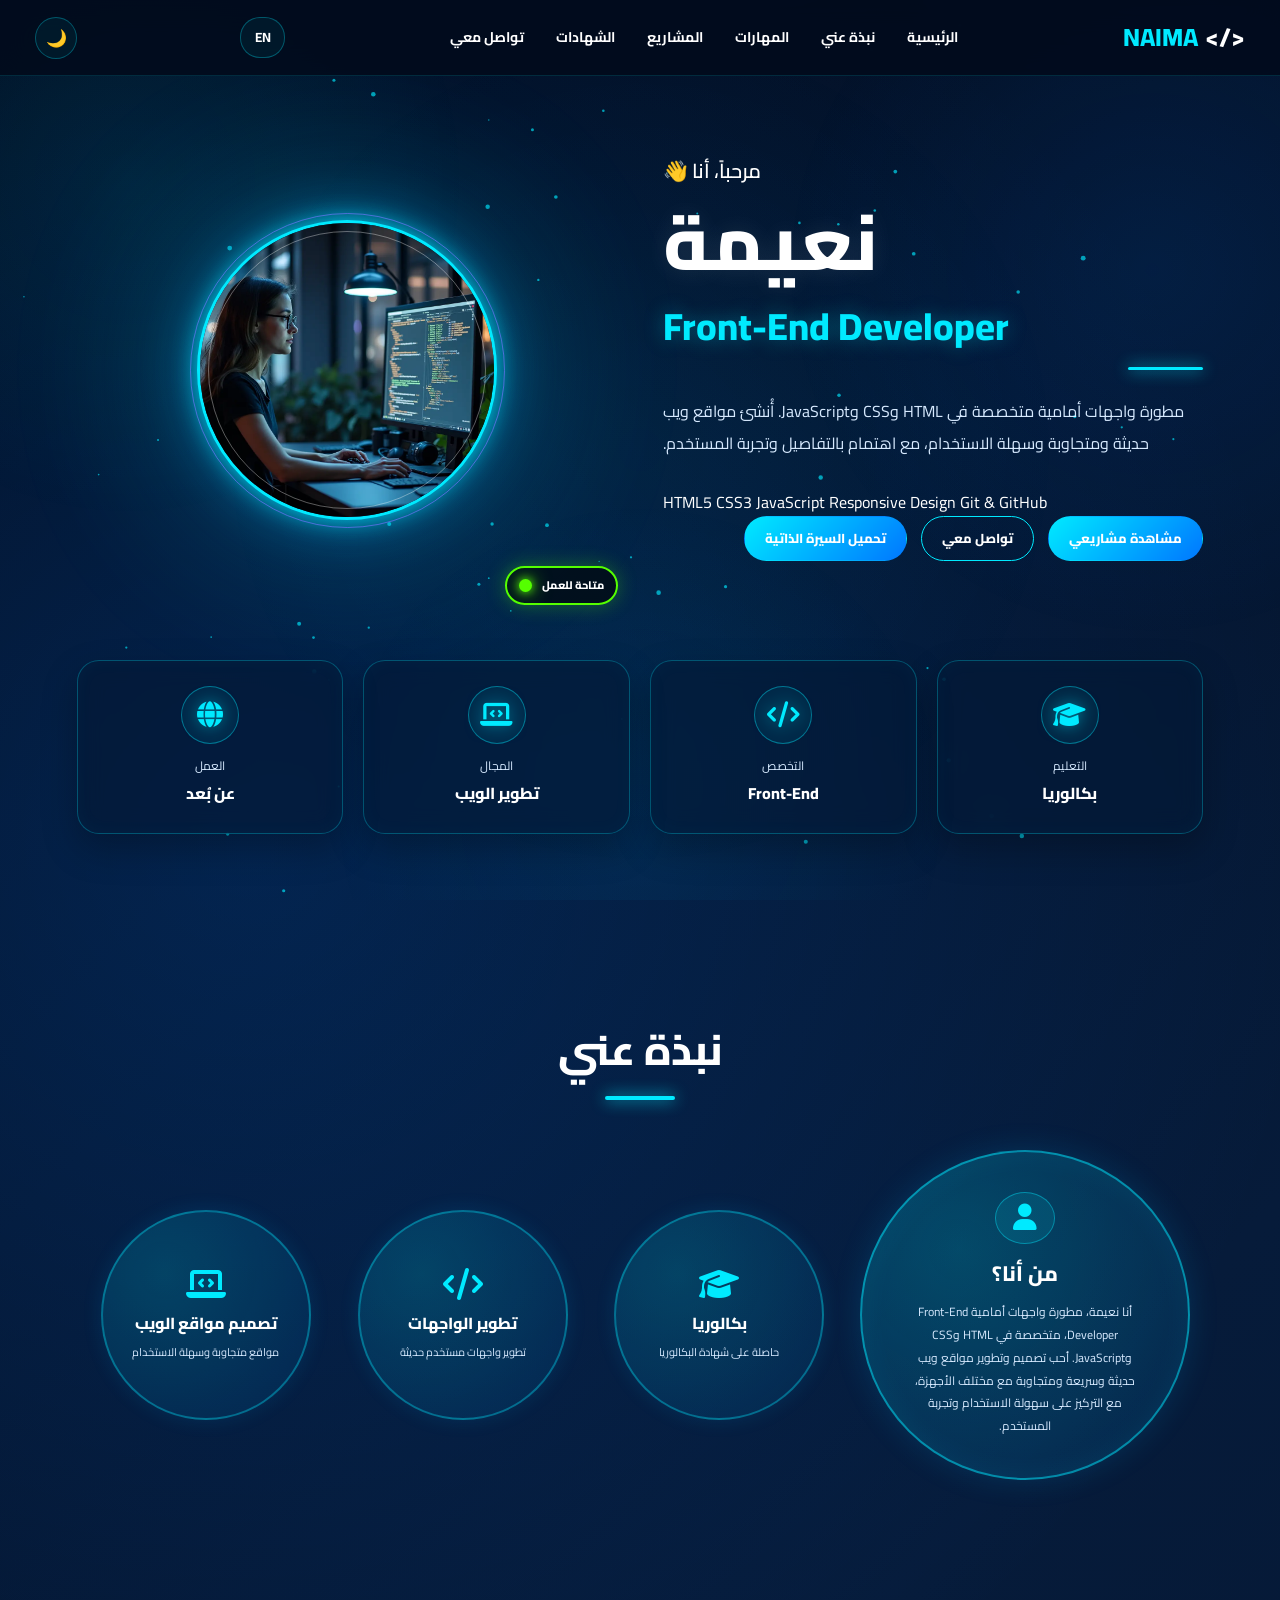
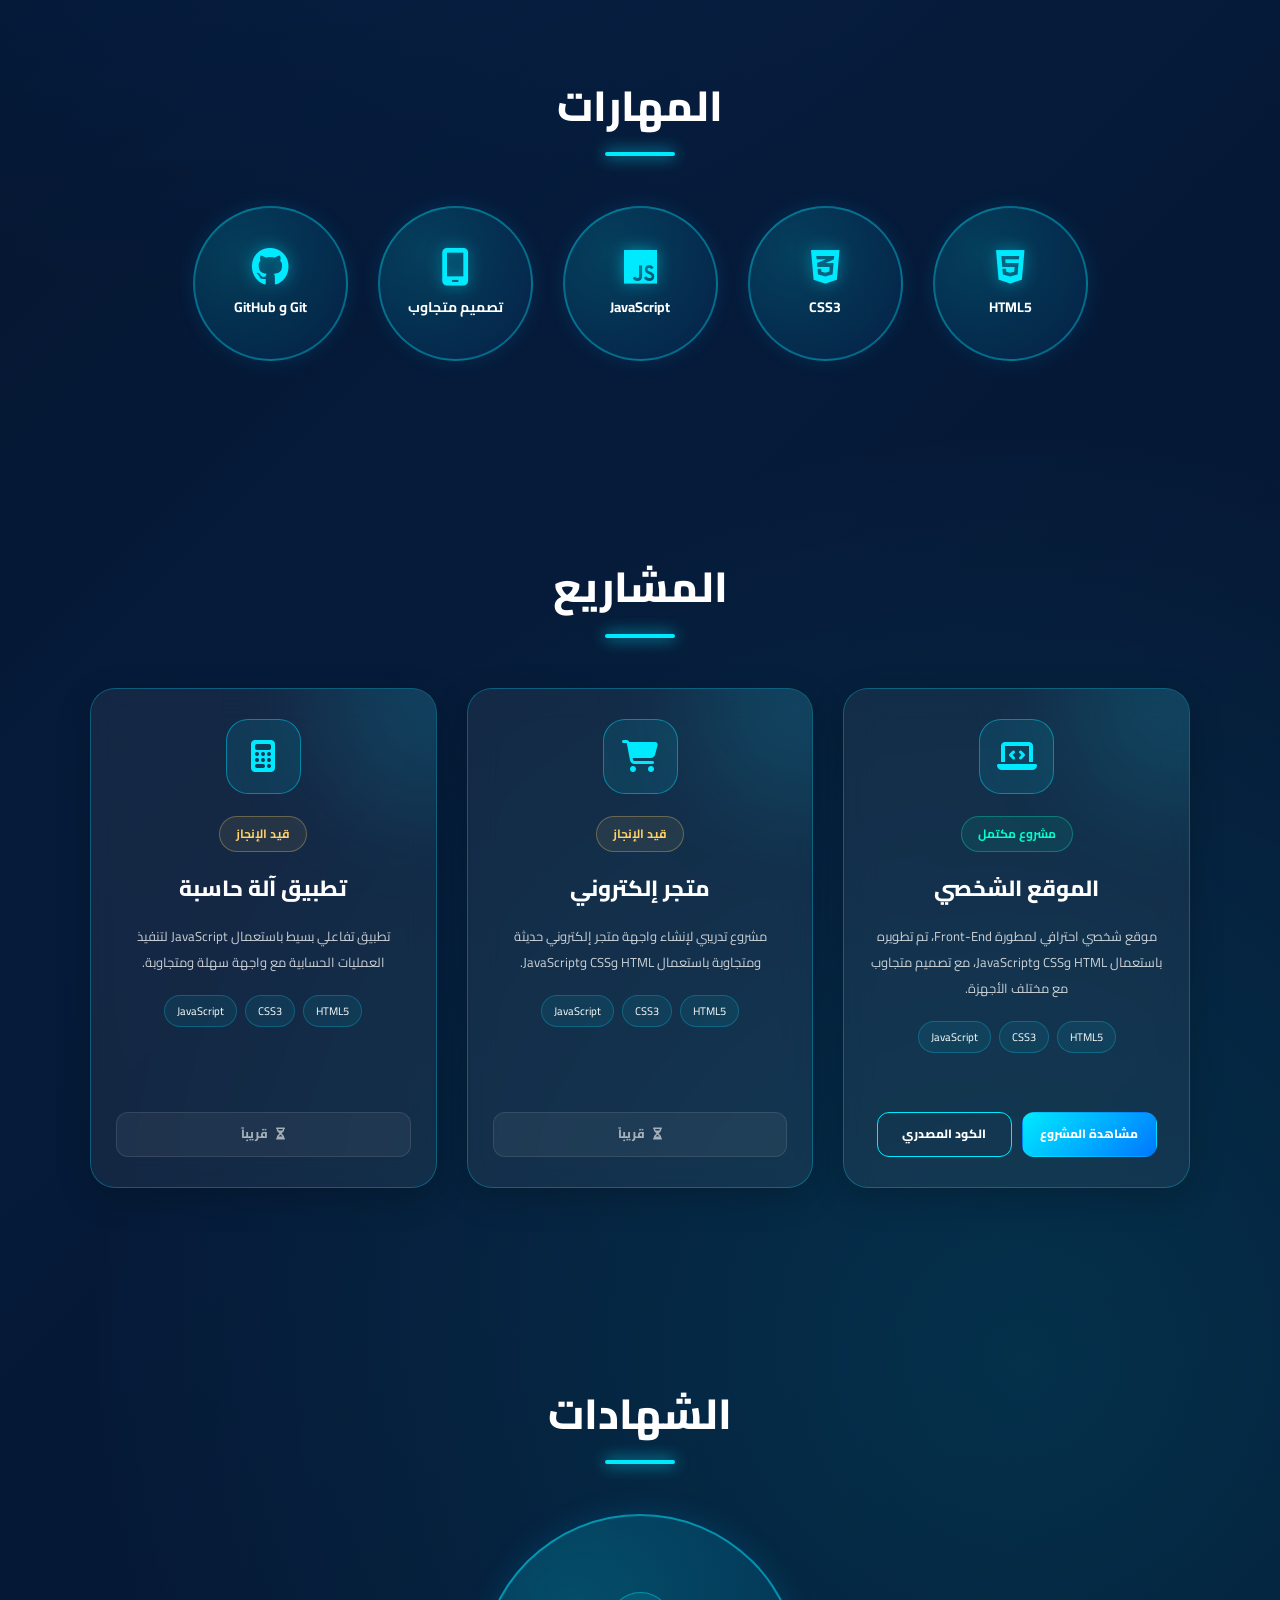
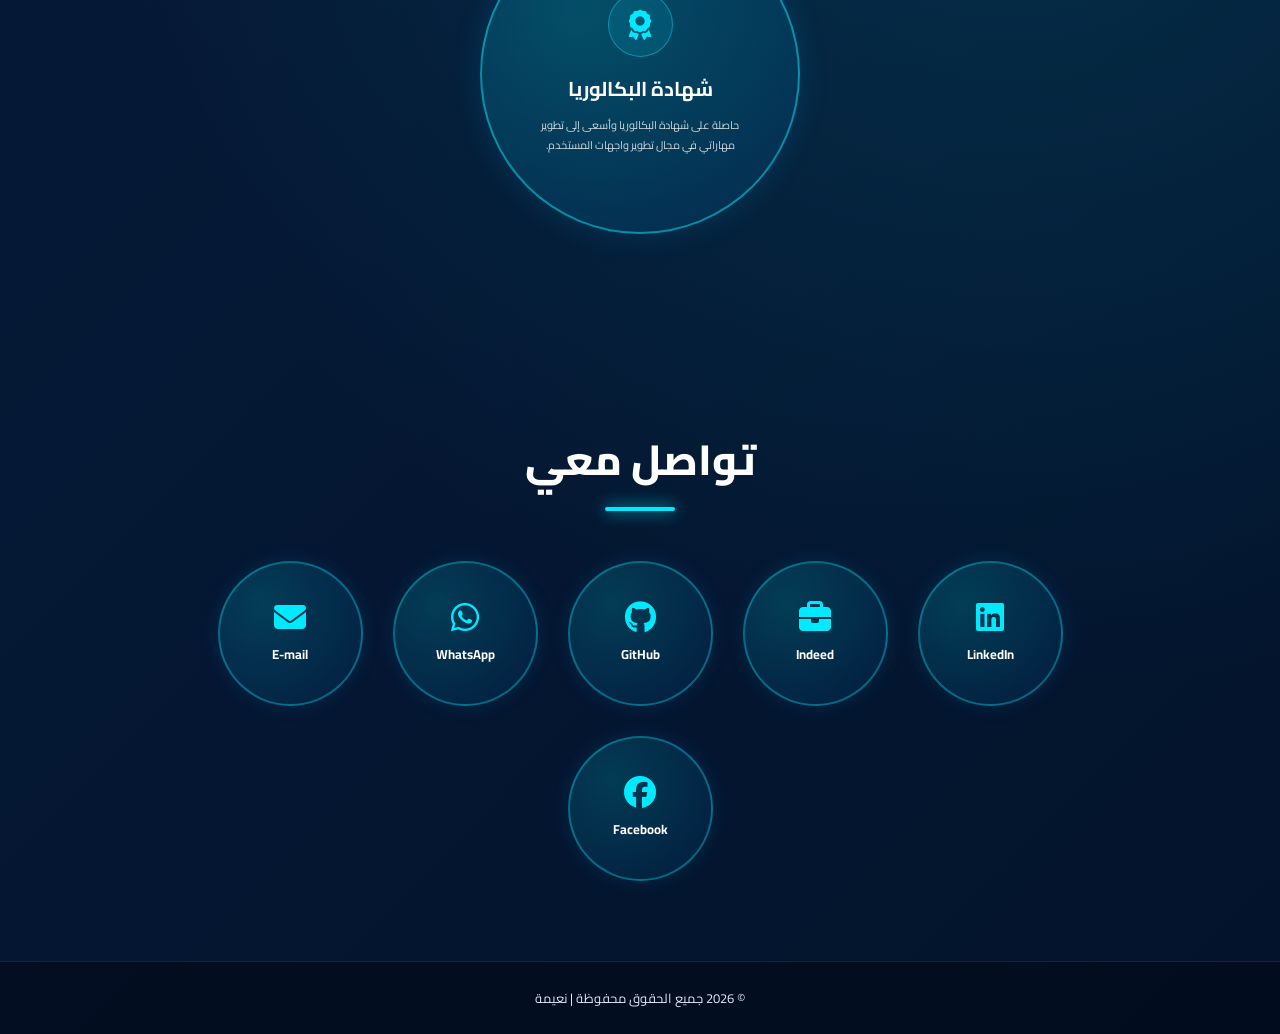
==== commit 0930942c: "Update index.html" ====
--- a/index.html
+++ b/index.html
@@ -171,7 +171,7 @@
 
         <div class="circle-border"></div>
 
-      <img src="photo.webp" alt="Photo de profil">  
+      <img src="./509c7d24-345e-4bd3-b2a6-67e91d1f865a-1024x1024.webp" alt="Photo de profil">
 
     </div>
 
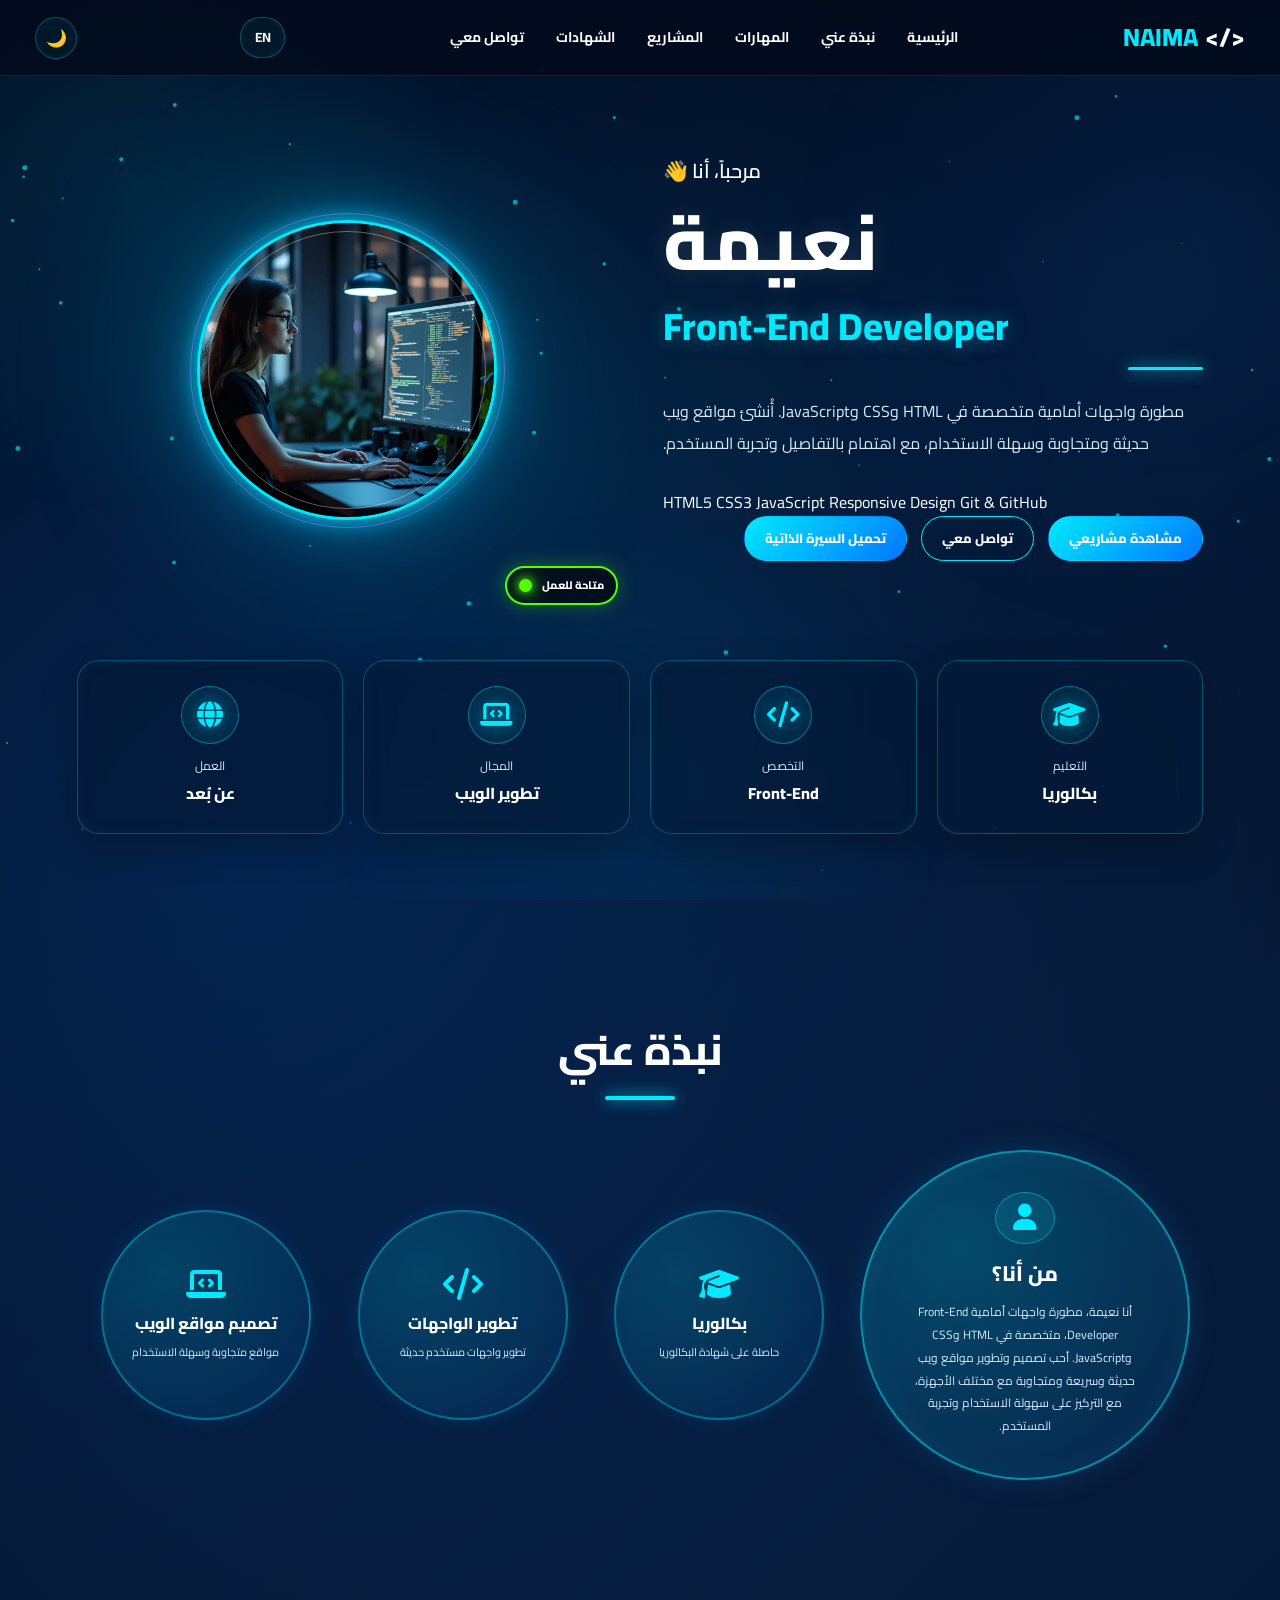
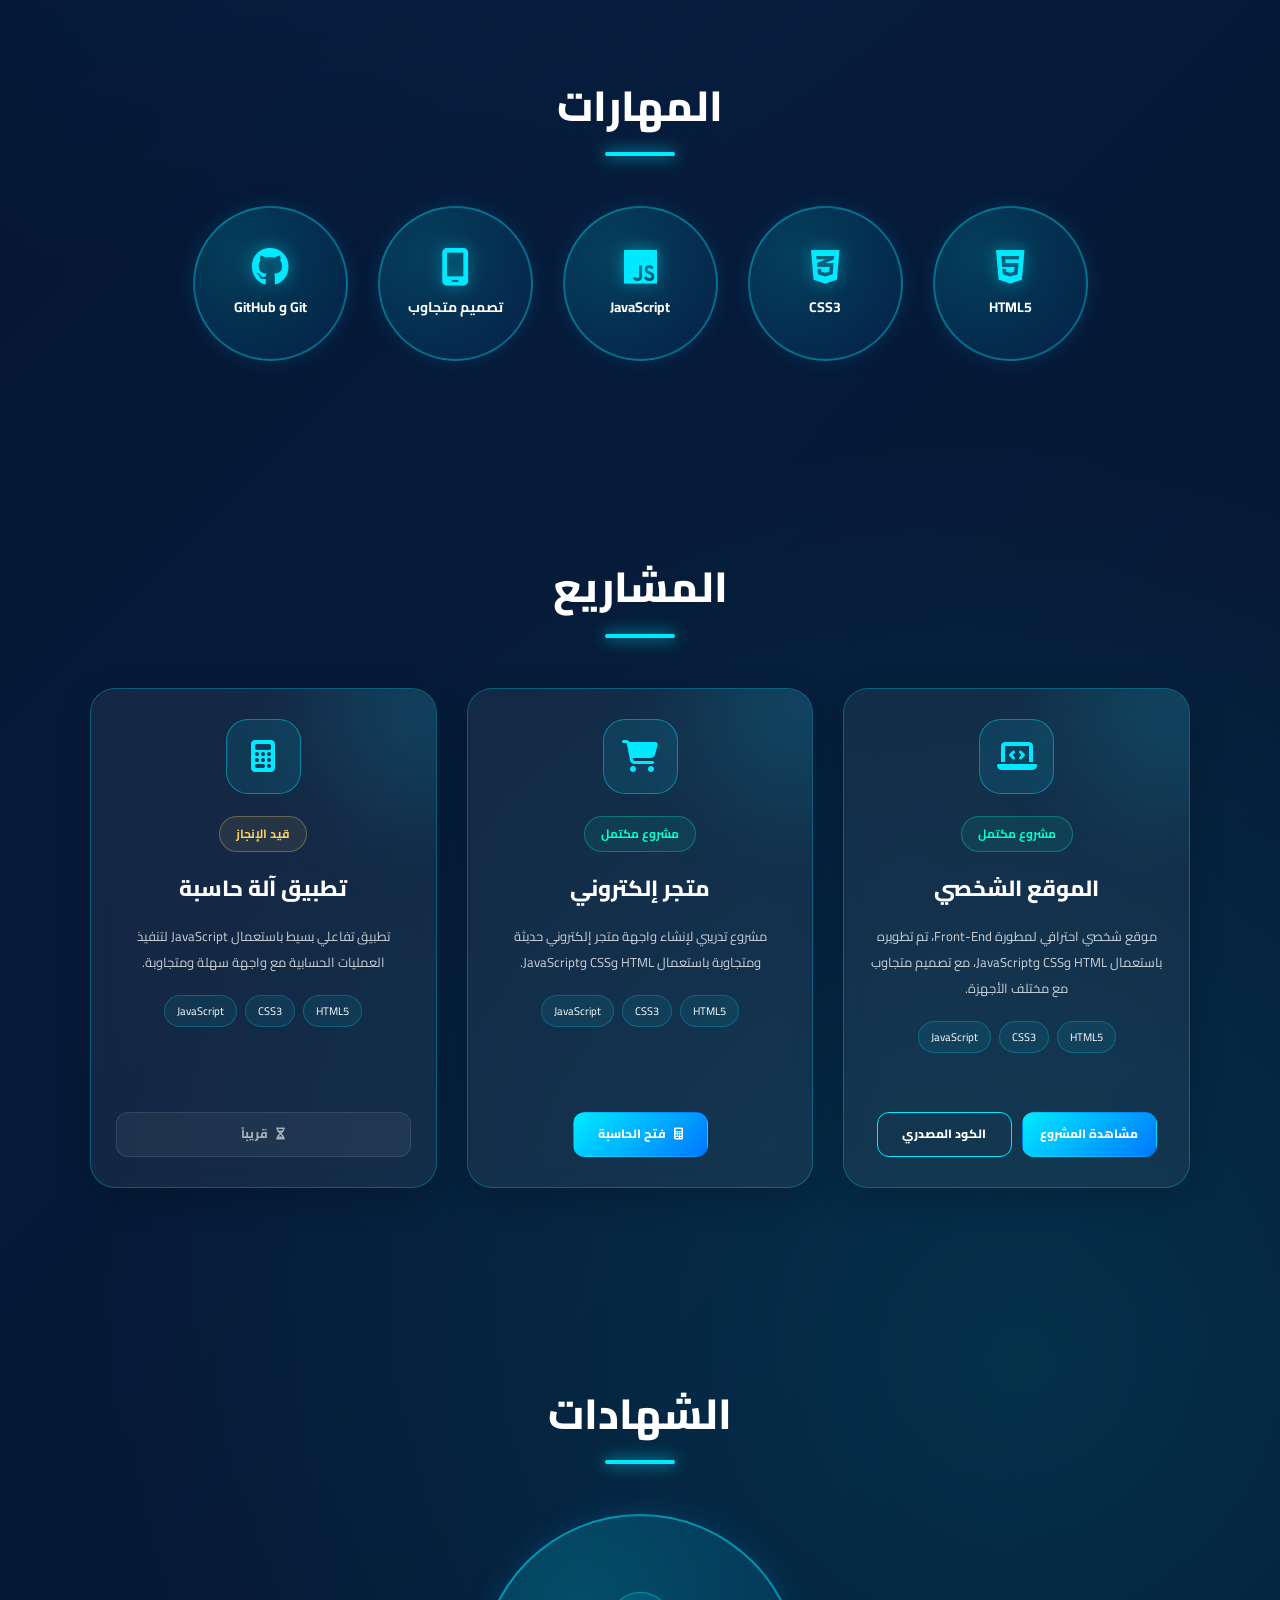
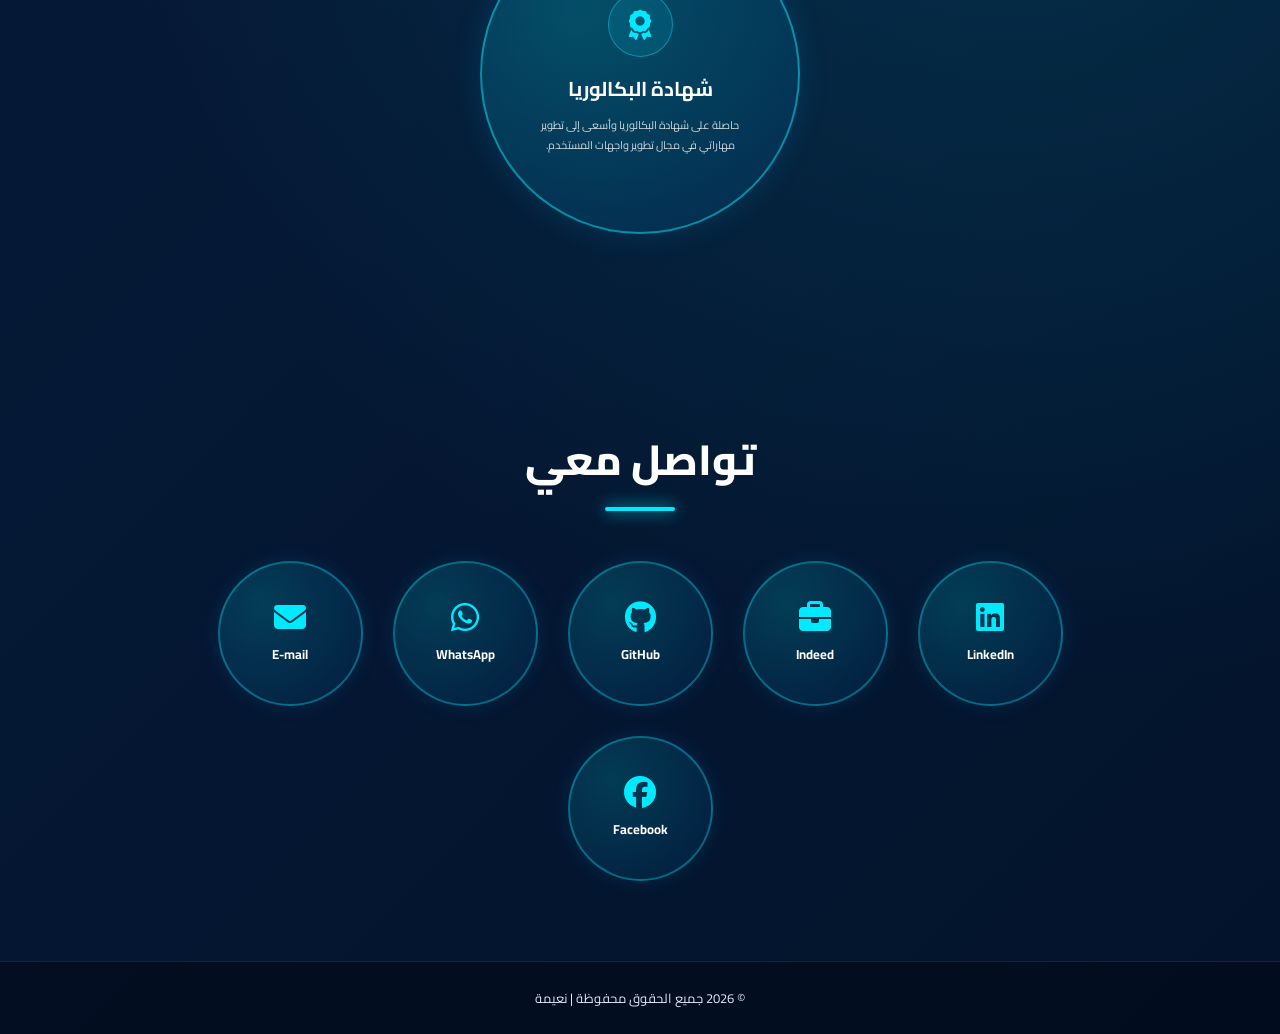
==== commit 4d822be6: "Update index.html" ====
--- a/index.html
+++ b/index.html
@@ -775,14 +775,14 @@
 
                 <div class="project-info">
 
-                    <span
-                        class="project-status coming"
-                        data-ar="قيد الإنجاز"
-                        data-en="In Progress">
-
-                        قيد الإنجاز
-
-                    </span>
+                   <span
+    class="project-status completed"
+    data-ar="مشروع مكتمل"
+    data-en="Completed Project">
+
+    مشروع مكتمل
+
+</span> 
 
 
                     <h3
@@ -817,19 +817,22 @@
 
                     <div class="project-buttons">
 
-                        <span class="btn disabled">
-
-                            <i class="fas fa-hourglass-half"></i>
-
-                            <span
-                                data-ar="قريباً"
-                                data-en="Coming Soon">
-
-                                قريباً
-
-                            </span>
-
-                        </span>
+                        <a
+    href="calculator/"
+    target="_blank"
+    class="btn">
+
+    <i class="fas fa-calculator"></i>
+
+    <span
+        data-ar="فتح الحاسبة"
+        data-en="Open Calculator">
+
+        فتح الحاسبة
+
+    </span>
+
+</a>
 
                     </div>
 
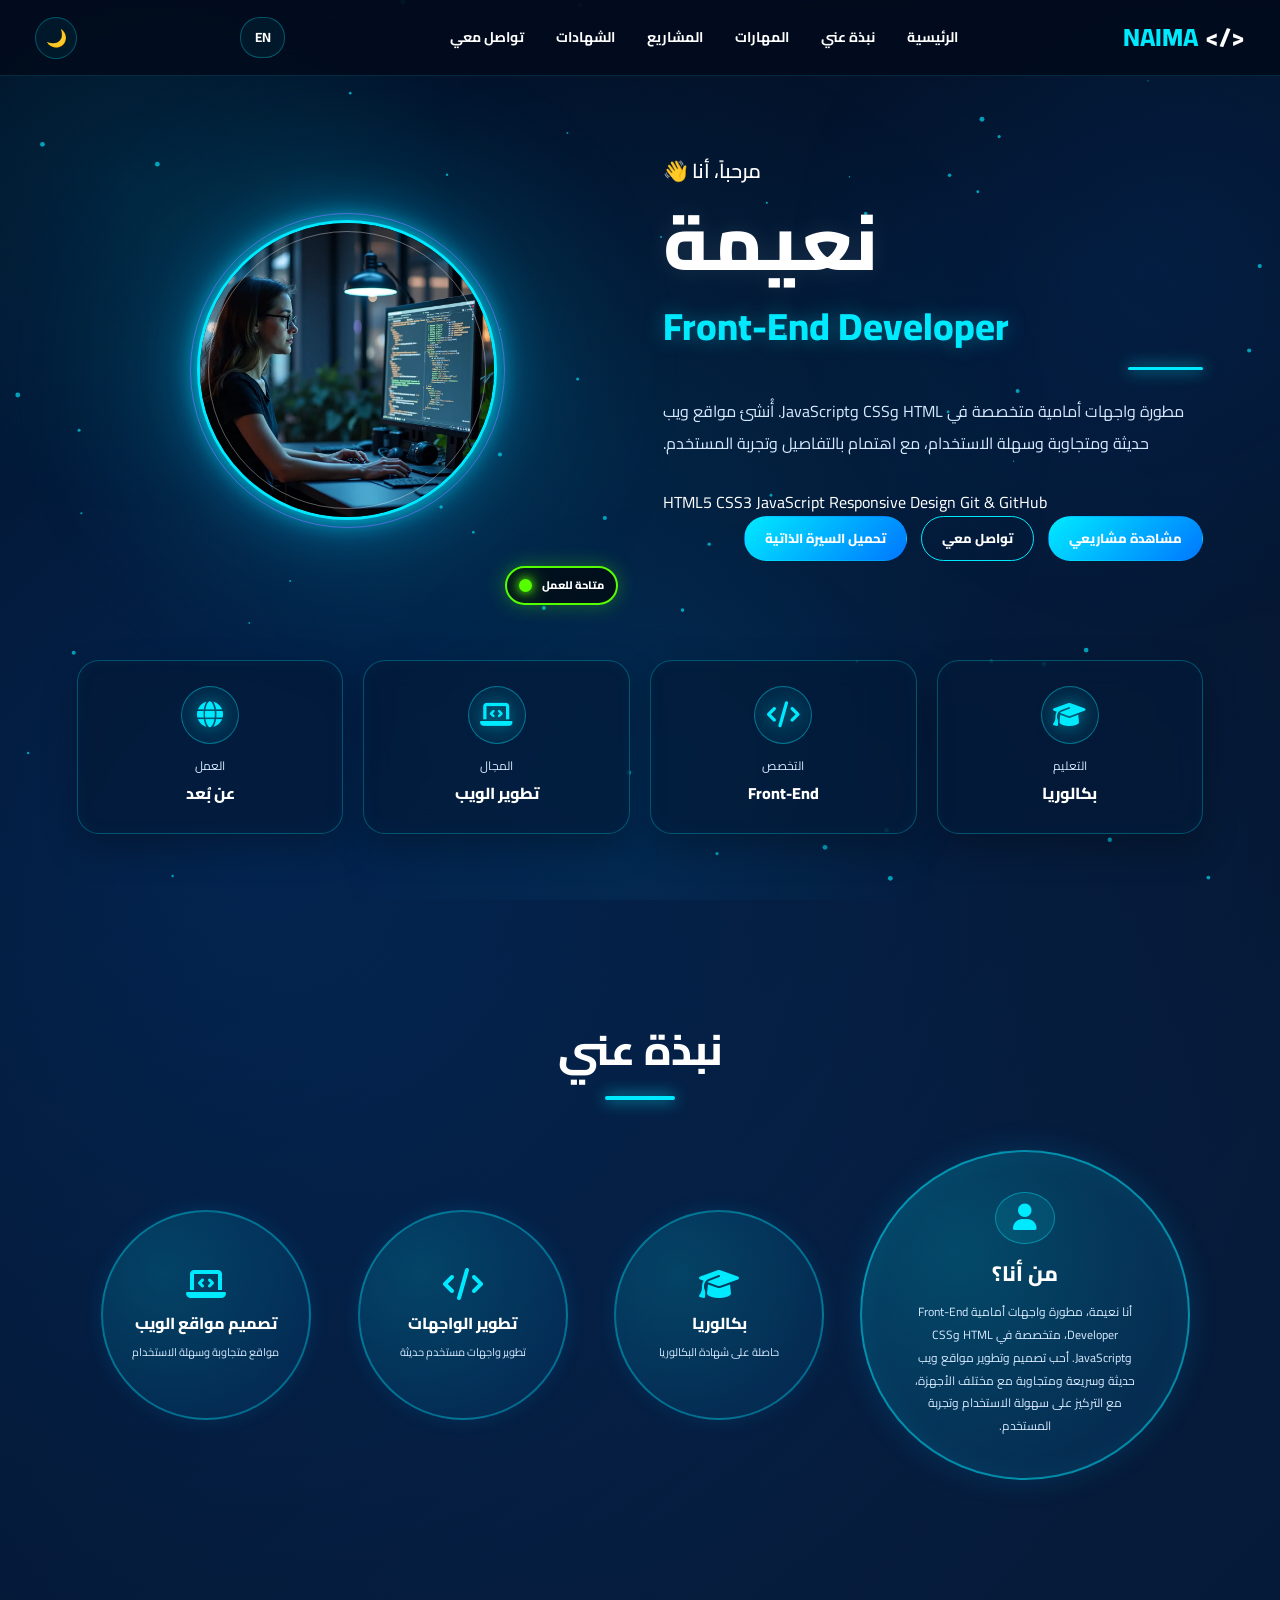
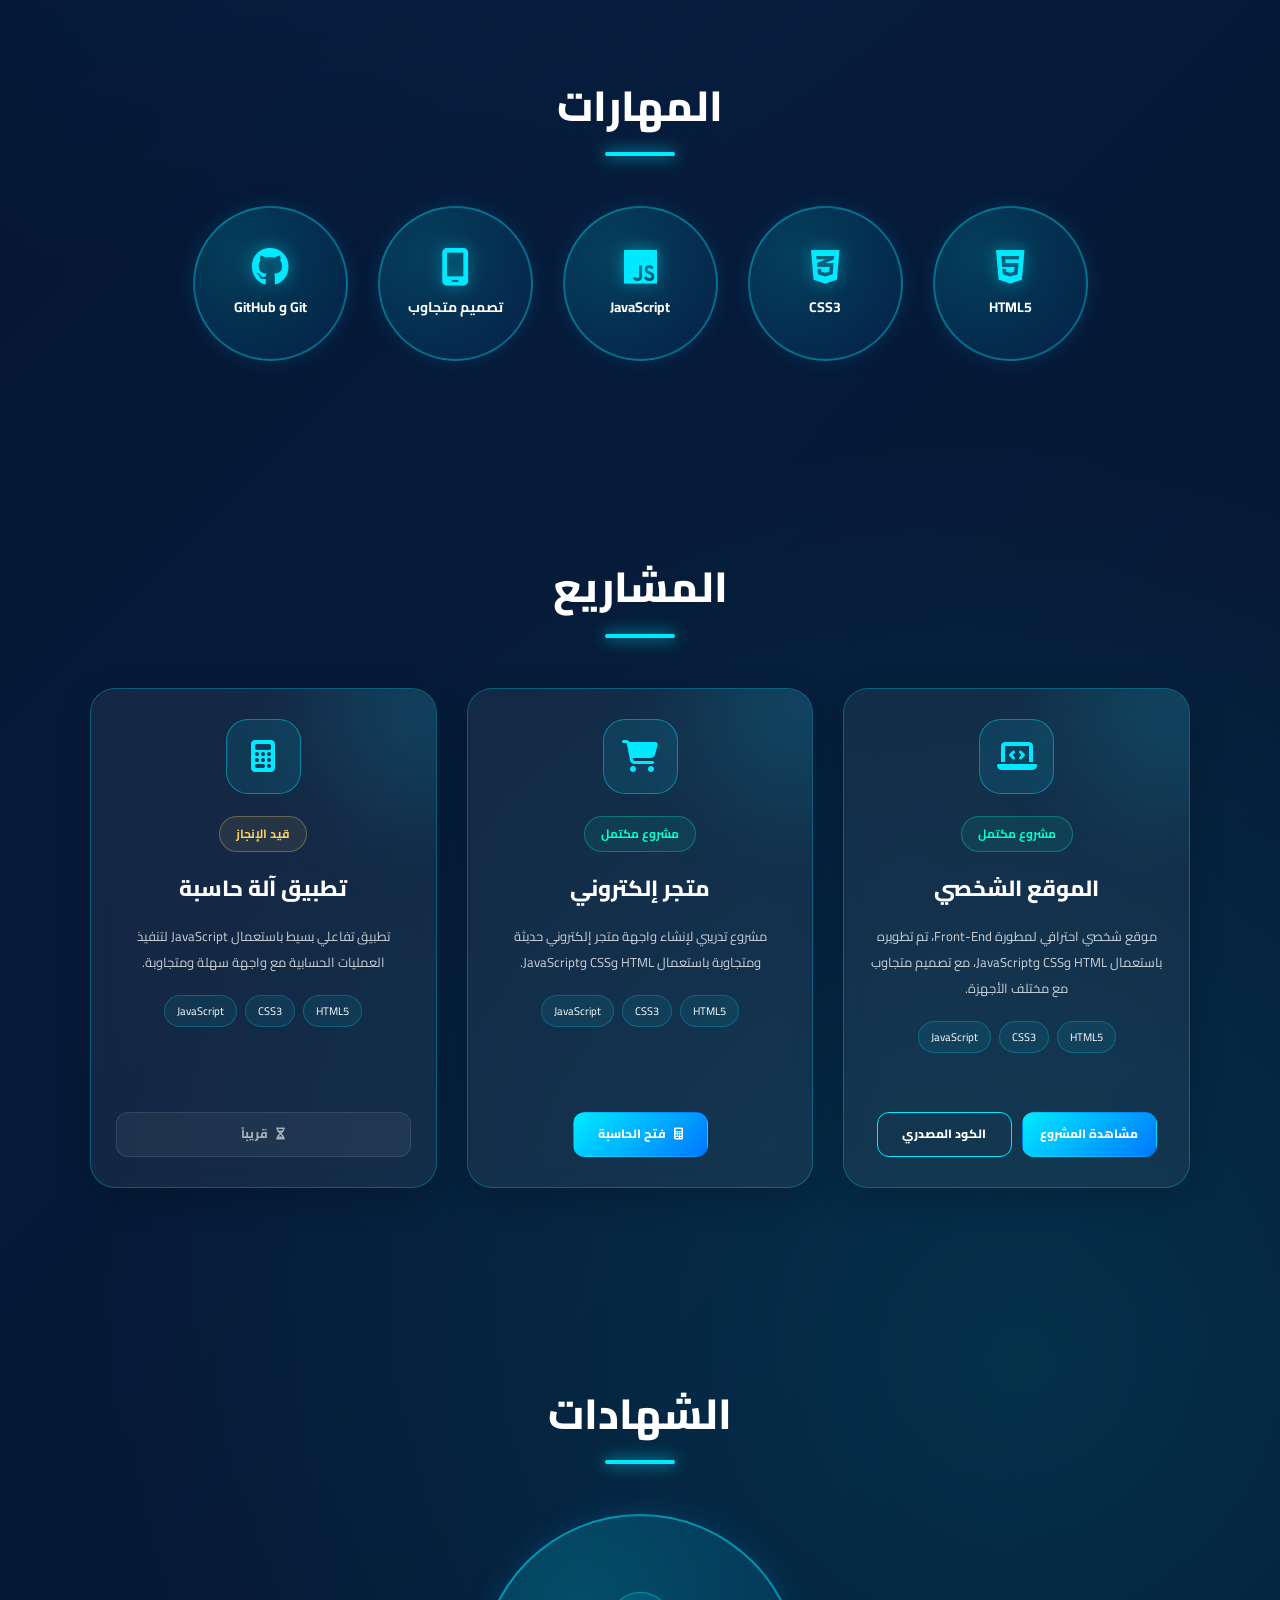
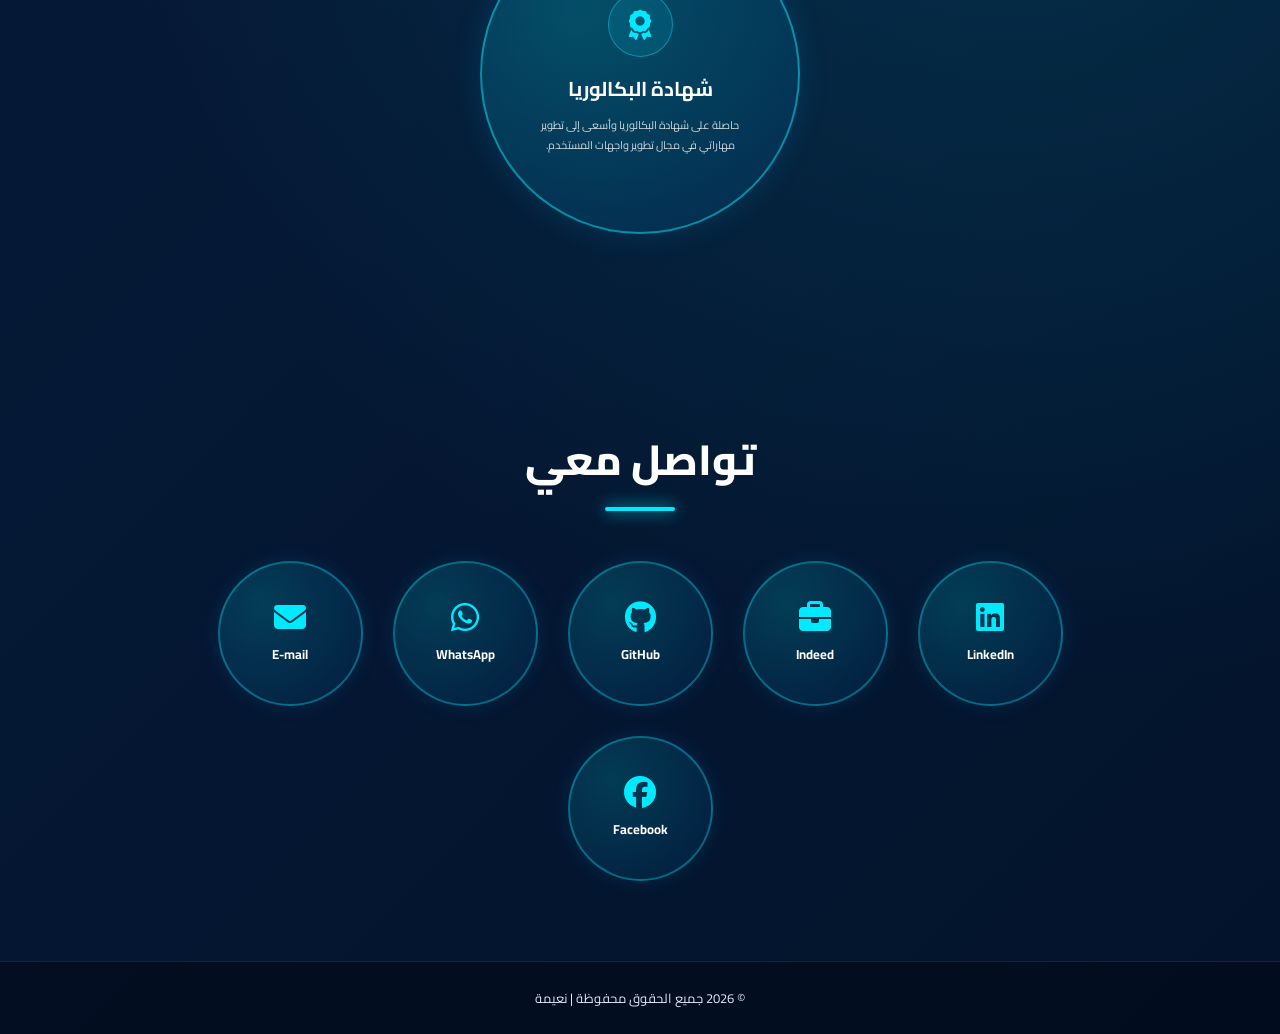
==== commit 00033c17: "Update index.html" ====
--- a/index.html
+++ b/index.html
@@ -818,8 +818,9 @@
                     <div class="project-buttons">
 
                         <a
-    href="calculator/"
+    href="https://sbahibtihal-spec.github.io/my-first-website/calculator/"
     target="_blank"
+    rel="noopener noreferrer"
     class="btn">
 
     <i class="fas fa-calculator"></i>
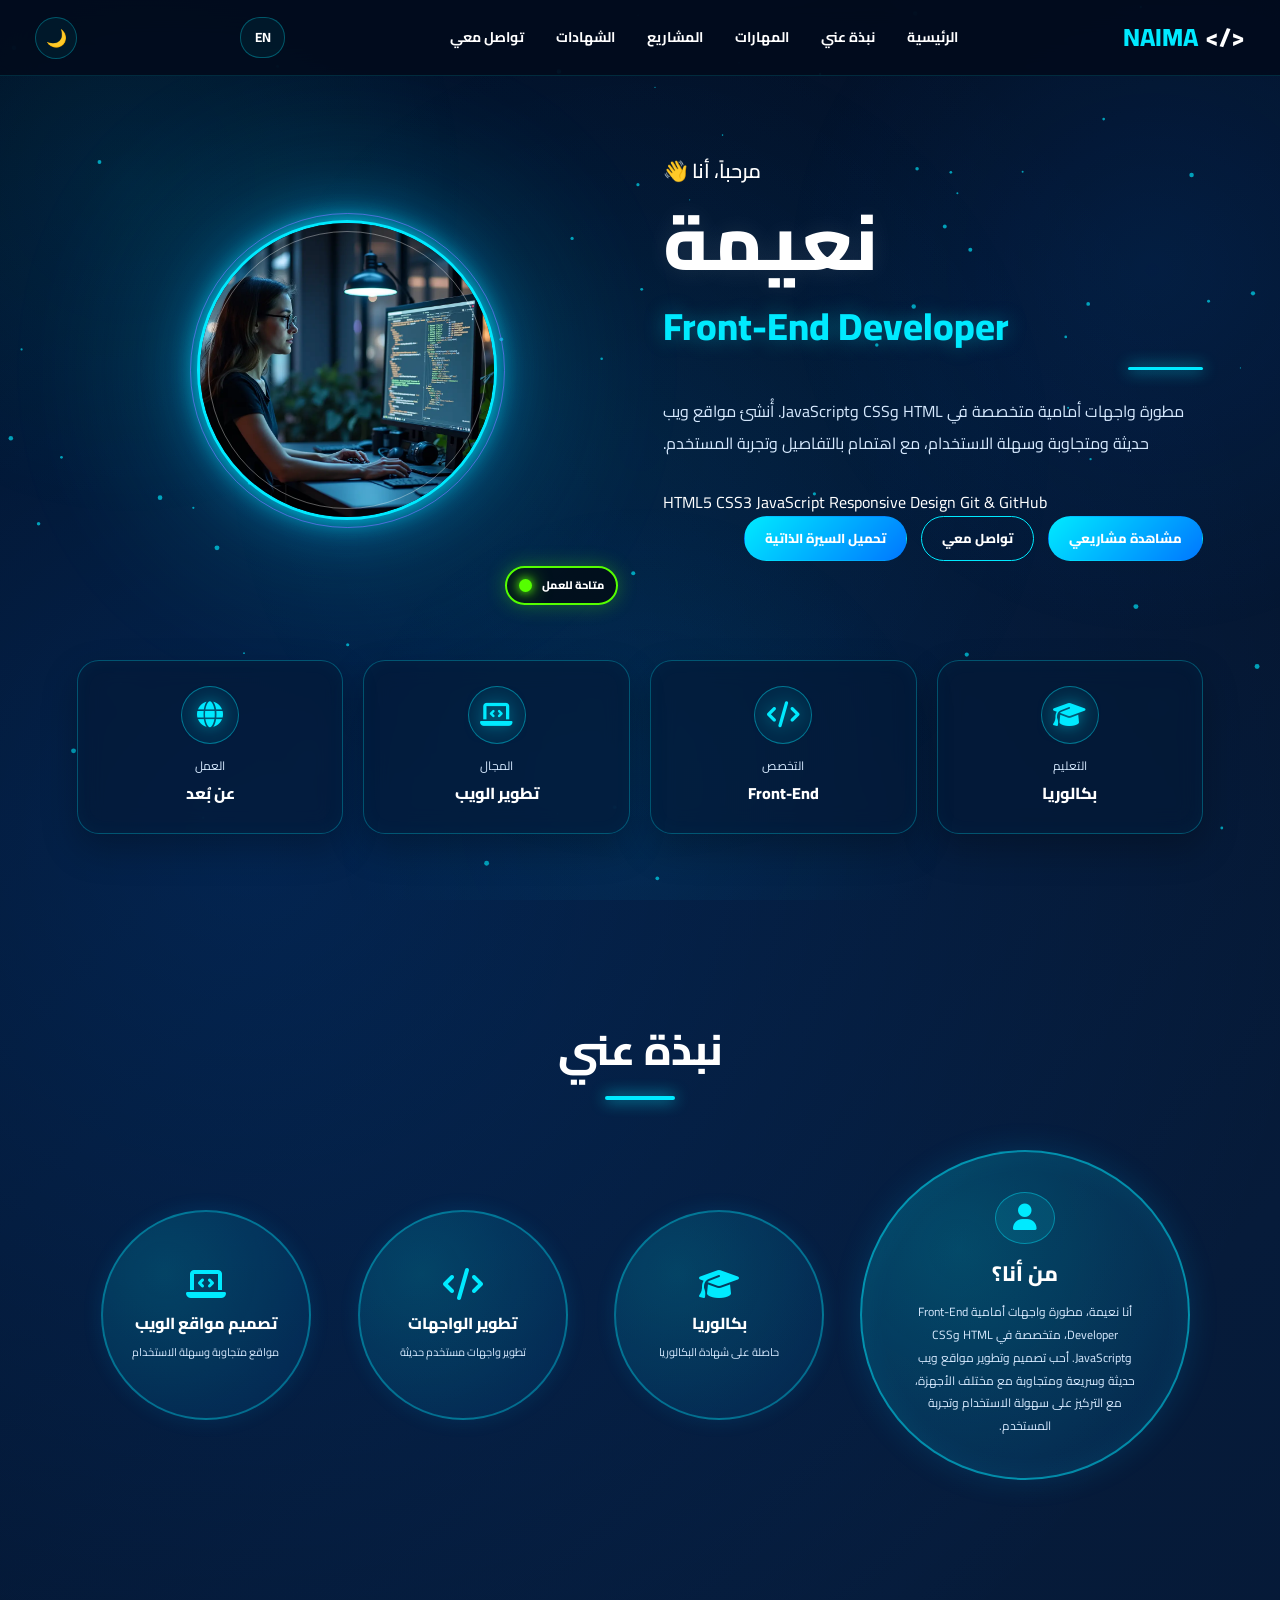
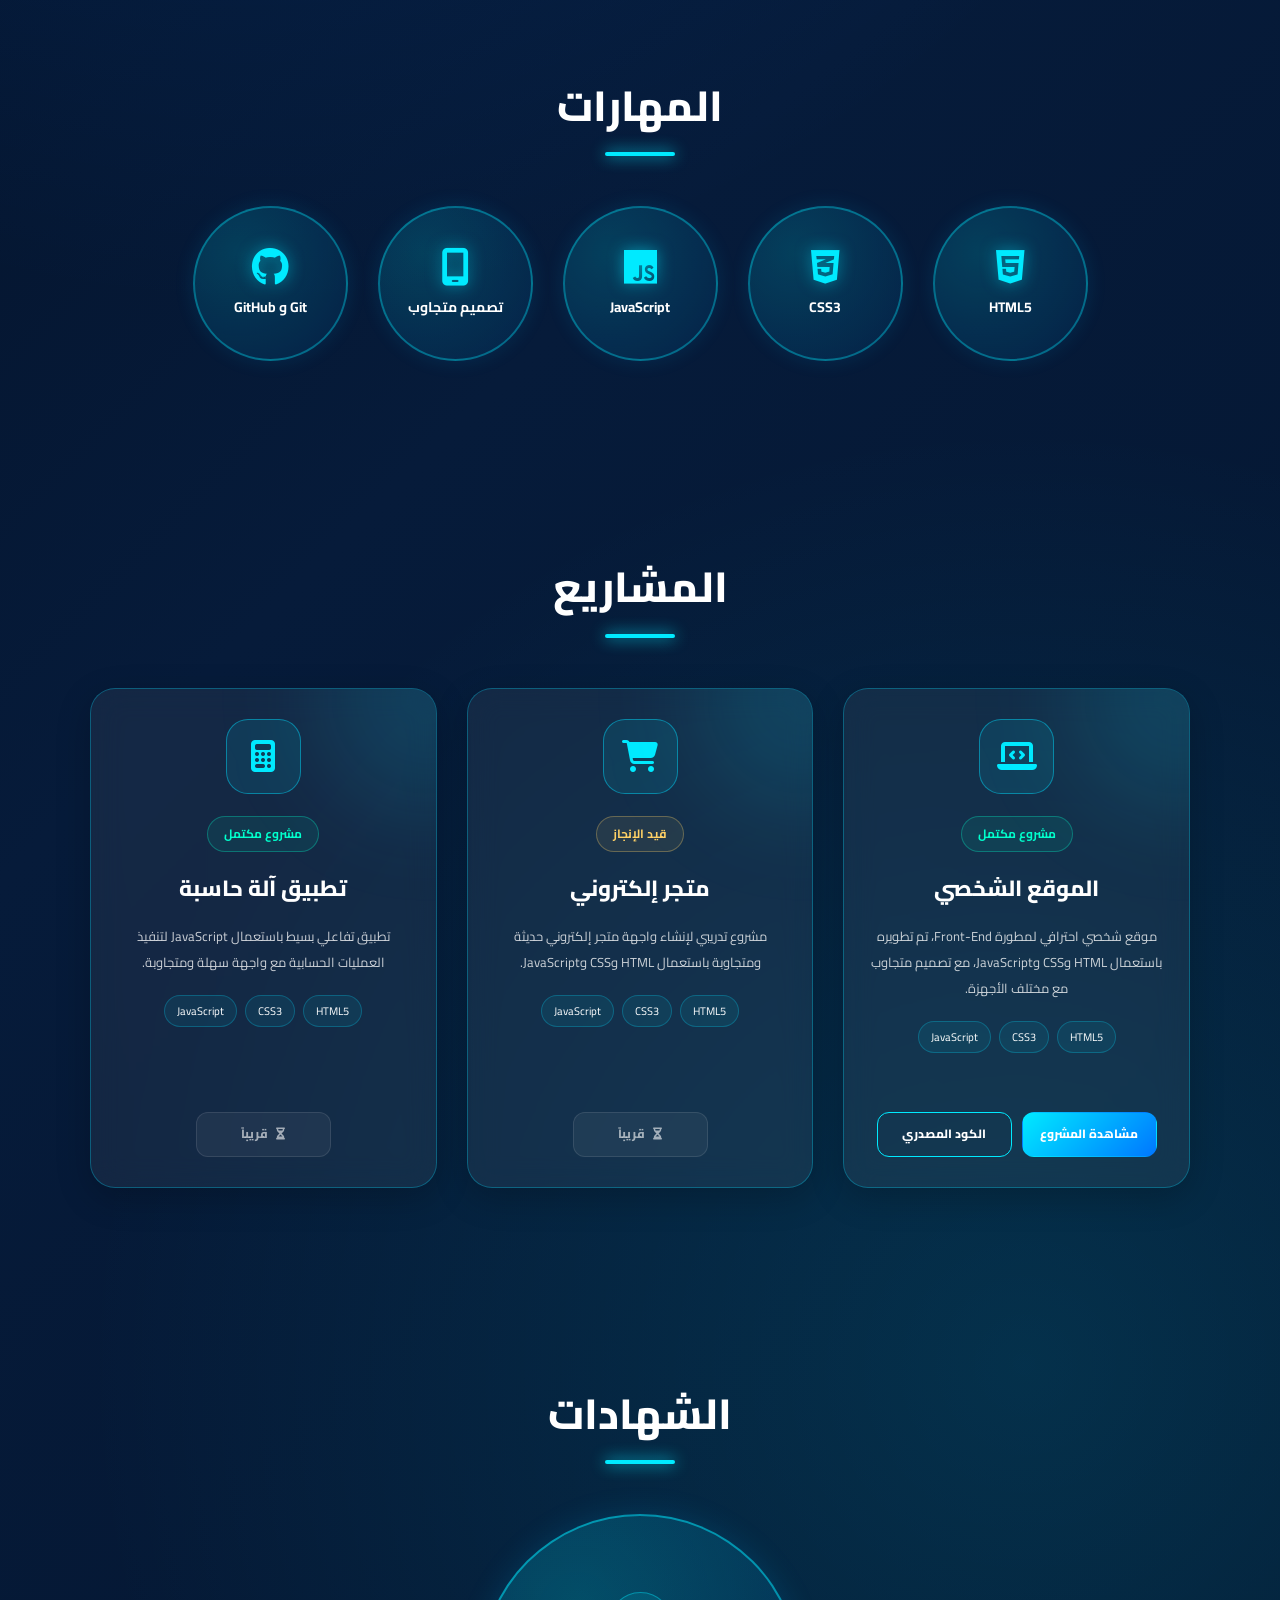
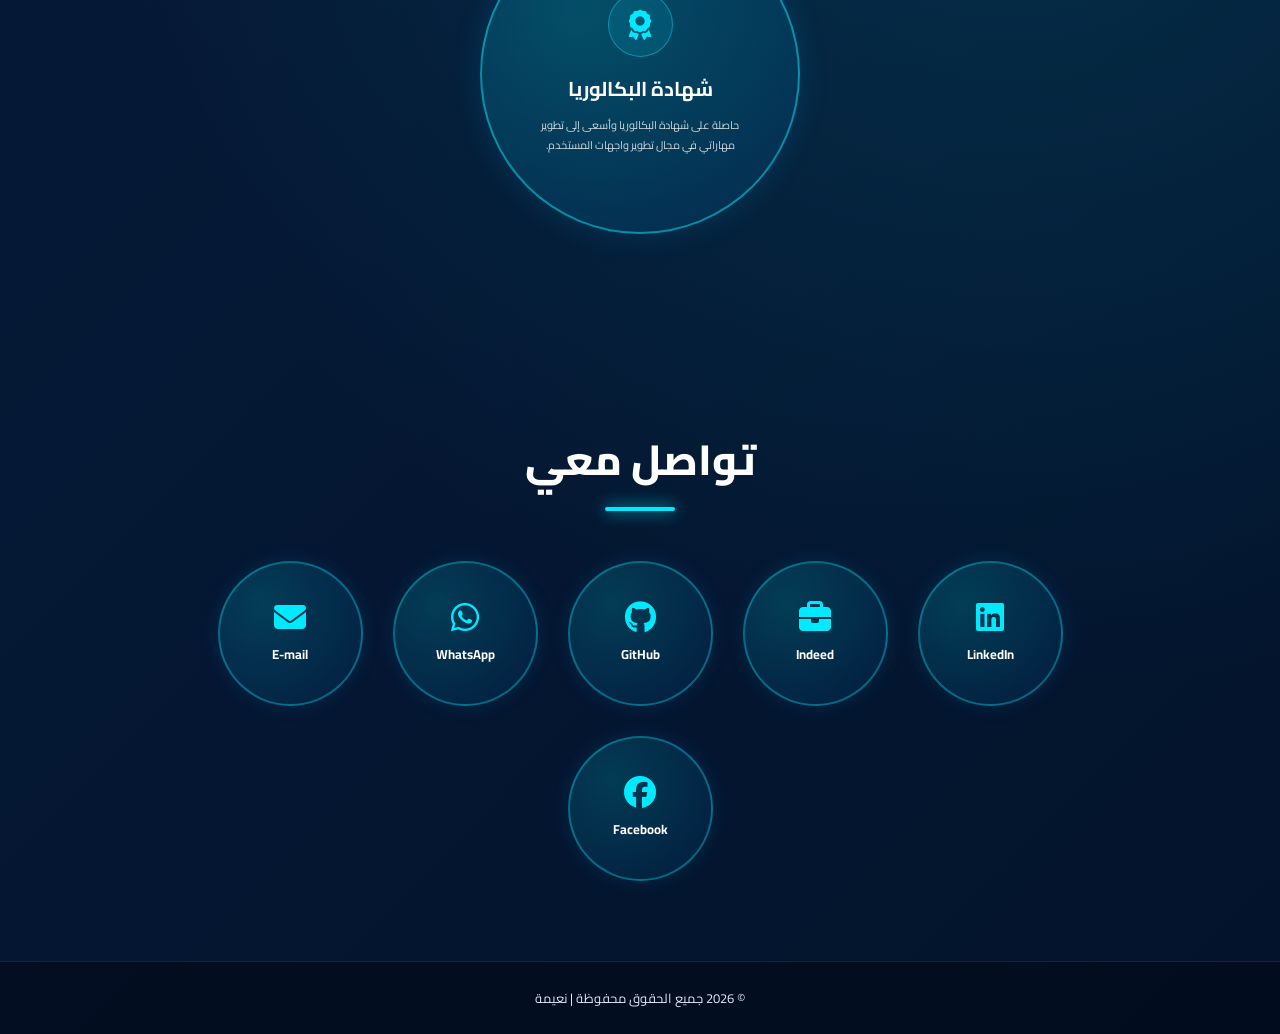
==== commit 1667d683: "Update index.html" ====
--- a/index.html
+++ b/index.html
@@ -776,6 +776,86 @@
                 <div class="project-info">
 
                    <span
+    class="project-status coming"
+    data-ar="قيد الإنجاز"
+    data-en="In Progress">
+
+    قيد الإنجاز
+
+</span>
+
+
+                    <h3
+                        data-ar="متجر إلكتروني"
+                        data-en="E-Commerce Website">
+
+                        متجر إلكتروني
+
+                    </h3>
+
+
+                    <p
+                        data-ar="مشروع تدريبي لإنشاء واجهة متجر إلكتروني حديثة ومتجاوبة باستعمال HTML وCSS وJavaScript."
+                        data-en="A training project for creating a modern and responsive e-commerce interface using HTML, CSS and JavaScript.">
+
+                        مشروع تدريبي لإنشاء واجهة متجر إلكتروني حديثة
+                        ومتجاوبة باستعمال HTML وCSS وJavaScript.
+
+                    </p>
+
+
+                    <div class="project-tech">
+
+                        <span>HTML5</span>
+
+                        <span>CSS3</span>
+
+                        <span>JavaScript</span>
+
+                    </div>
+
+
+                    <div class="project-buttons">
+
+                       <div class="project-buttons">
+
+    <span class="btn disabled">
+
+        <i class="fas fa-hourglass-half"></i>
+
+        <span
+            data-ar="قريباً"
+            data-en="Coming Soon">
+
+            قريباً
+
+        </span>
+
+    </span>
+
+</div> 
+
+                    </div>
+
+                </div>
+
+            </div>
+
+
+            <!-- PROJECT 3 -->
+
+            <div class="project-card">
+
+                <div class="project-icon">
+
+                    <i class="fas fa-calculator"></i>
+
+                </div>
+
+
+                <div class="project-info">
+
+       <span
     class="project-status completed"
     data-ar="مشروع مكتمل"
     data-en="Completed Project">
@@ -786,86 +866,6 @@
 
 
                     <h3
-                        data-ar="متجر إلكتروني"
-                        data-en="E-Commerce Website">
-
-                        متجر إلكتروني
-
-                    </h3>
-
-
-                    <p
-                        data-ar="مشروع تدريبي لإنشاء واجهة متجر إلكتروني حديثة ومتجاوبة باستعمال HTML وCSS وJavaScript."
-                        data-en="A training project for creating a modern and responsive e-commerce interface using HTML, CSS and JavaScript.">
-
-                        مشروع تدريبي لإنشاء واجهة متجر إلكتروني حديثة
-                        ومتجاوبة باستعمال HTML وCSS وJavaScript.
-
-                    </p>
-
-
-                    <div class="project-tech">
-
-                        <span>HTML5</span>
-
-                        <span>CSS3</span>
-
-                        <span>JavaScript</span>
-
-                    </div>
-
-
-                    <div class="project-buttons">
-
-                        <a
-    href="https://sbahibtihal-spec.github.io/my-first-website/calculator/"
-    target="_blank"
-    rel="noopener noreferrer"
-    class="btn">
-
-    <i class="fas fa-calculator"></i>
-
-    <span
-        data-ar="فتح الحاسبة"
-        data-en="Open Calculator">
-
-        فتح الحاسبة
-
-    </span>
-
-</a>
-
-                    </div>
-
-                </div>
-
-            </div>
-
-
-            <!-- PROJECT 3 -->
-
-            <div class="project-card">
-
-                <div class="project-icon">
-
-                    <i class="fas fa-calculator"></i>
-
-                </div>
-
-
-                <div class="project-info">
-
-                    <span
-                        class="project-status coming"
-                        data-ar="قيد الإنجاز"
-                        data-en="In Progress">
-
-                        قيد الإنجاز
-
-                    </span>
-
-
-                    <h3
                         data-ar="تطبيق آلة حاسبة"
                         data-en="Calculator App">
 
@@ -897,19 +897,23 @@
 
                     <div class="project-buttons">
 
-                        <span class="btn disabled">
-
-                            <i class="fas fa-hourglass-half"></i>
-
-                            <span
-                                data-ar="قريباً"
-                                data-en="Coming Soon">
-
-                                قريباً
-
-                            </span>
-
-                        </span>
+                        <div class="project-buttons">
+
+    <span class="btn disabled">
+
+        <i class="fas fa-hourglass-half"></i>
+
+        <span
+            data-ar="قريباً"
+            data-en="Coming Soon">
+
+            قريباً
+
+        </span>
+
+    </span>
+
+</div>
 
                     </div>
 
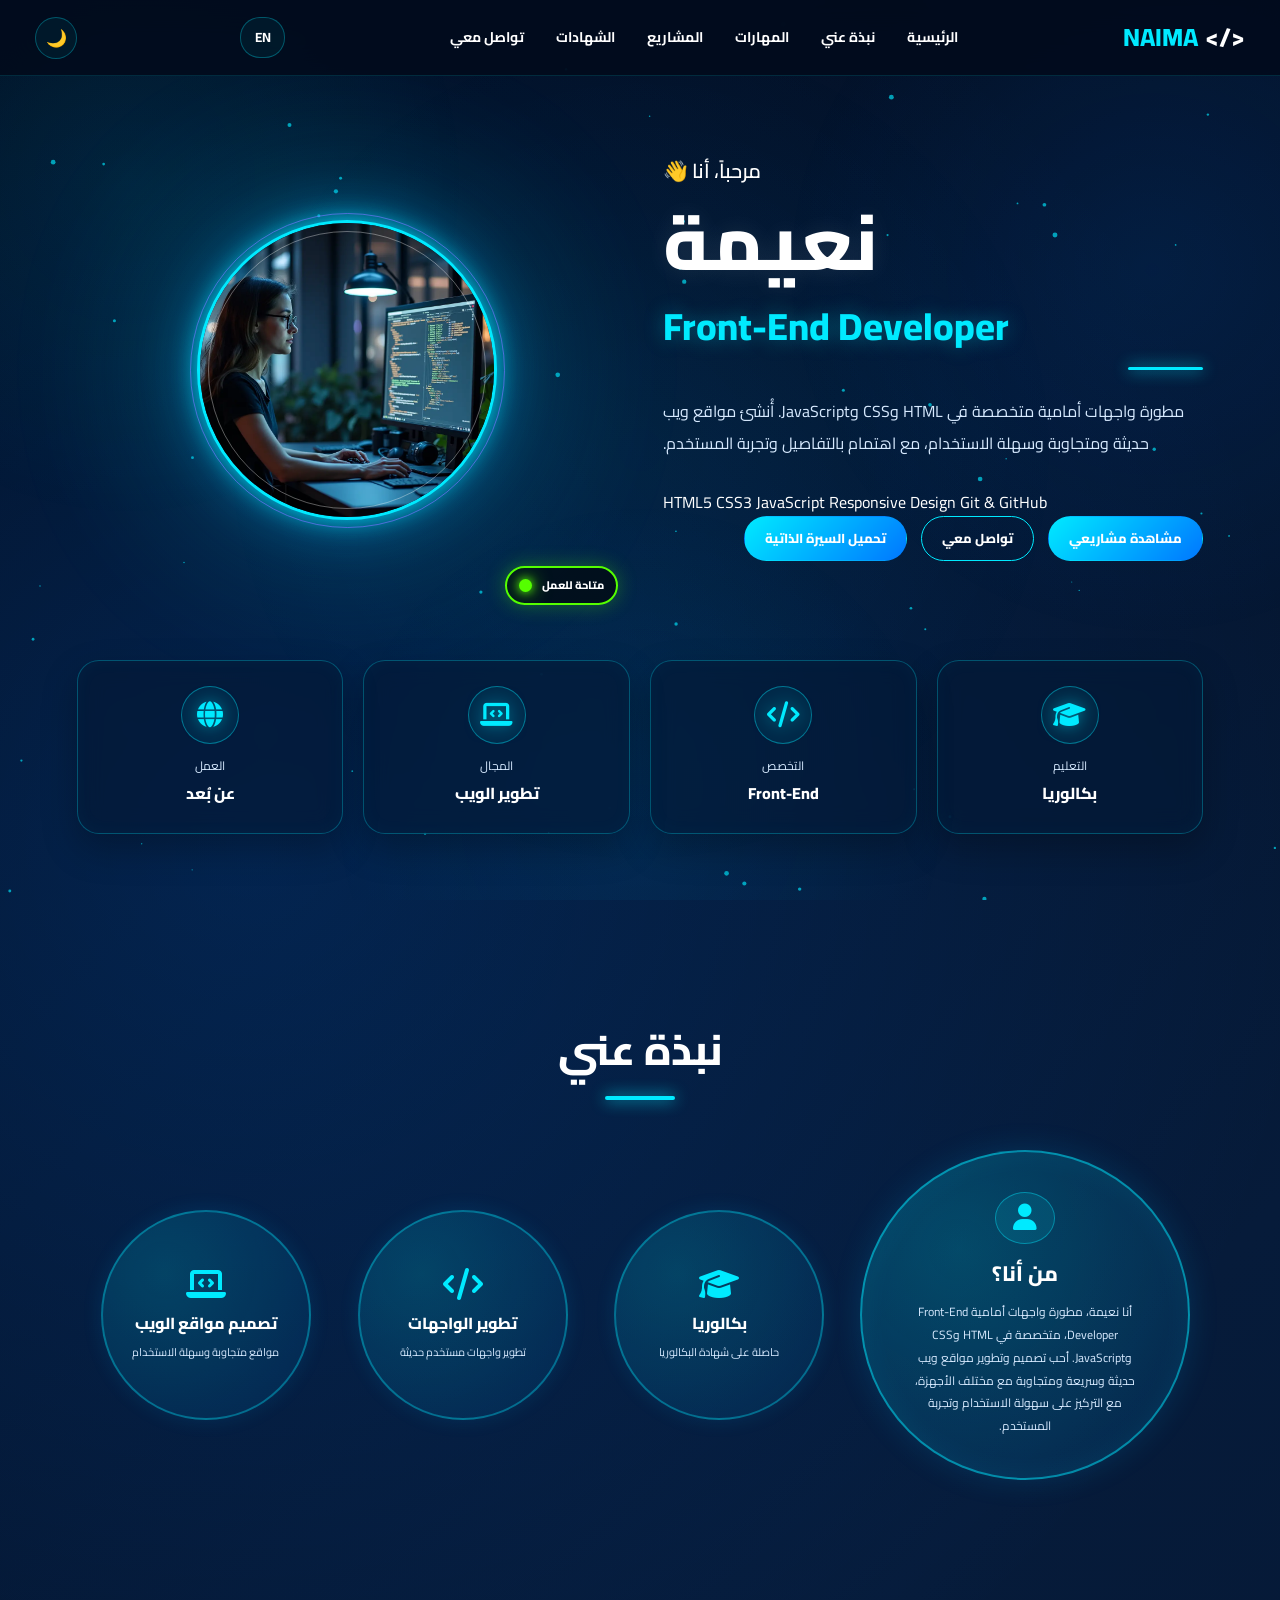
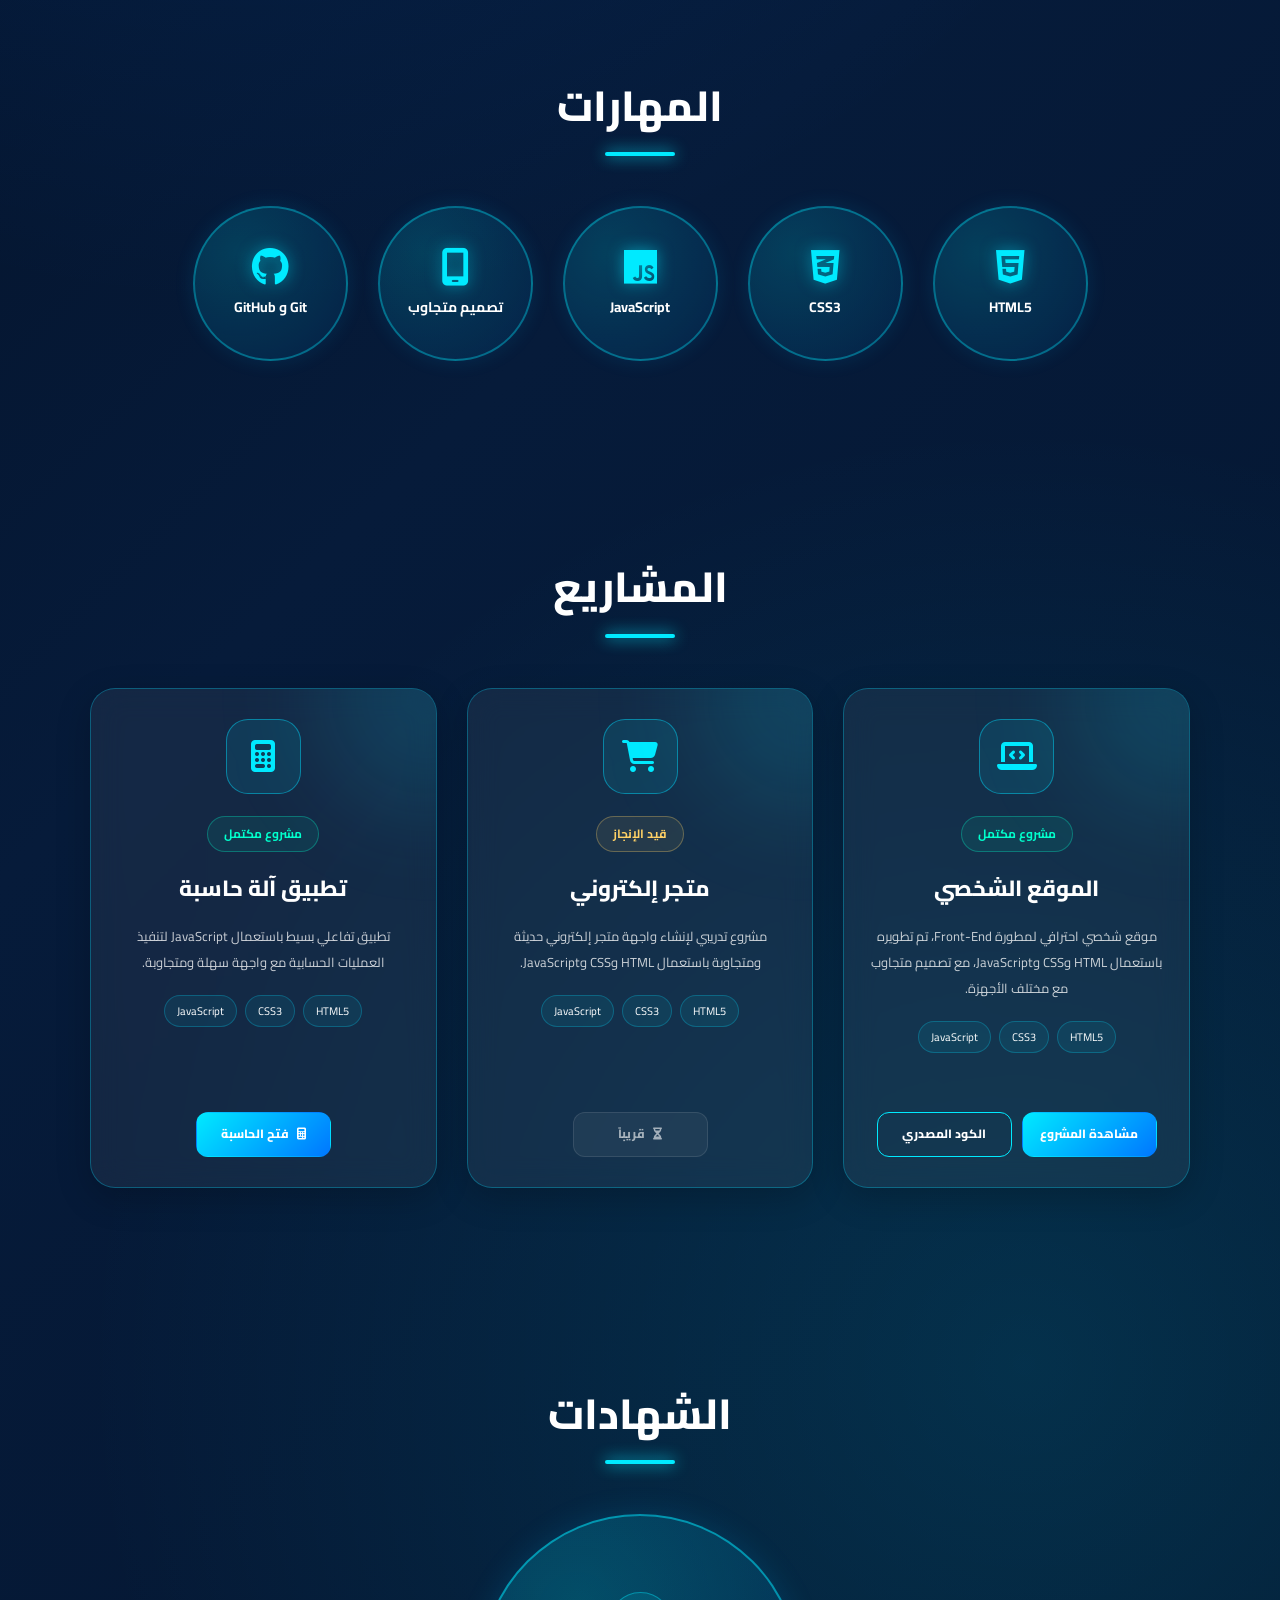
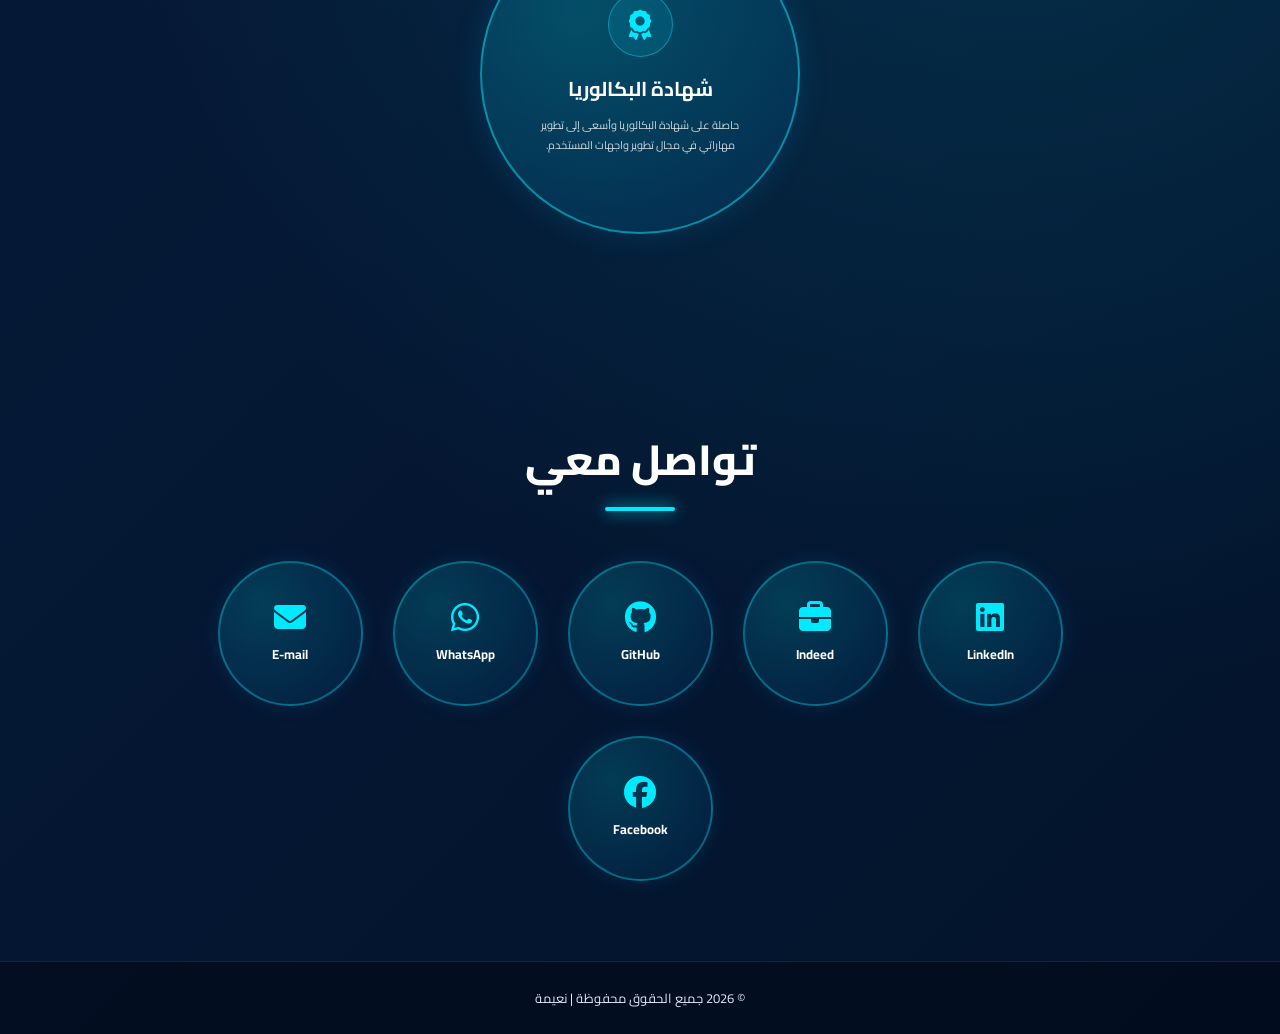
==== commit fac56f21: "Update index.html" ====
--- a/index.html
+++ b/index.html
@@ -884,38 +884,35 @@
                     </p>
 
 
-                    <div class="project-tech">
-
-                        <span>HTML5</span>
-
-                        <span>CSS3</span>
-
-                        <span>JavaScript</span>
-
-                    </div>
-
-
-                    <div class="project-buttons">
-
-                        <div class="project-buttons">
-
-    <span class="btn disabled">
-
-        <i class="fas fa-hourglass-half"></i>
+                   <div class="project-tech">
+
+    <span>HTML5</span>
+    <span>CSS3</span>
+    <span>JavaScript</span>
+
+</div>
+
+<div class="project-buttons">
+
+    <a
+        href="https://sbahibtihal-spec.github.io/my-first-website/calculator/"
+        target="_blank"
+        rel="noopener noreferrer"
+        class="btn">
+
+        <i class="fas fa-calculator"></i>
 
         <span
-            data-ar="قريباً"
-            data-en="Coming Soon">
-
-            قريباً
+            data-ar="فتح الحاسبة"
+            data-en="Open Calculator">
+
+            فتح الحاسبة
 
         </span>
 
-    </span>
-
-</div>
-
-                    </div>
+    </a>
+
+</div> 
 
                 </div>
 
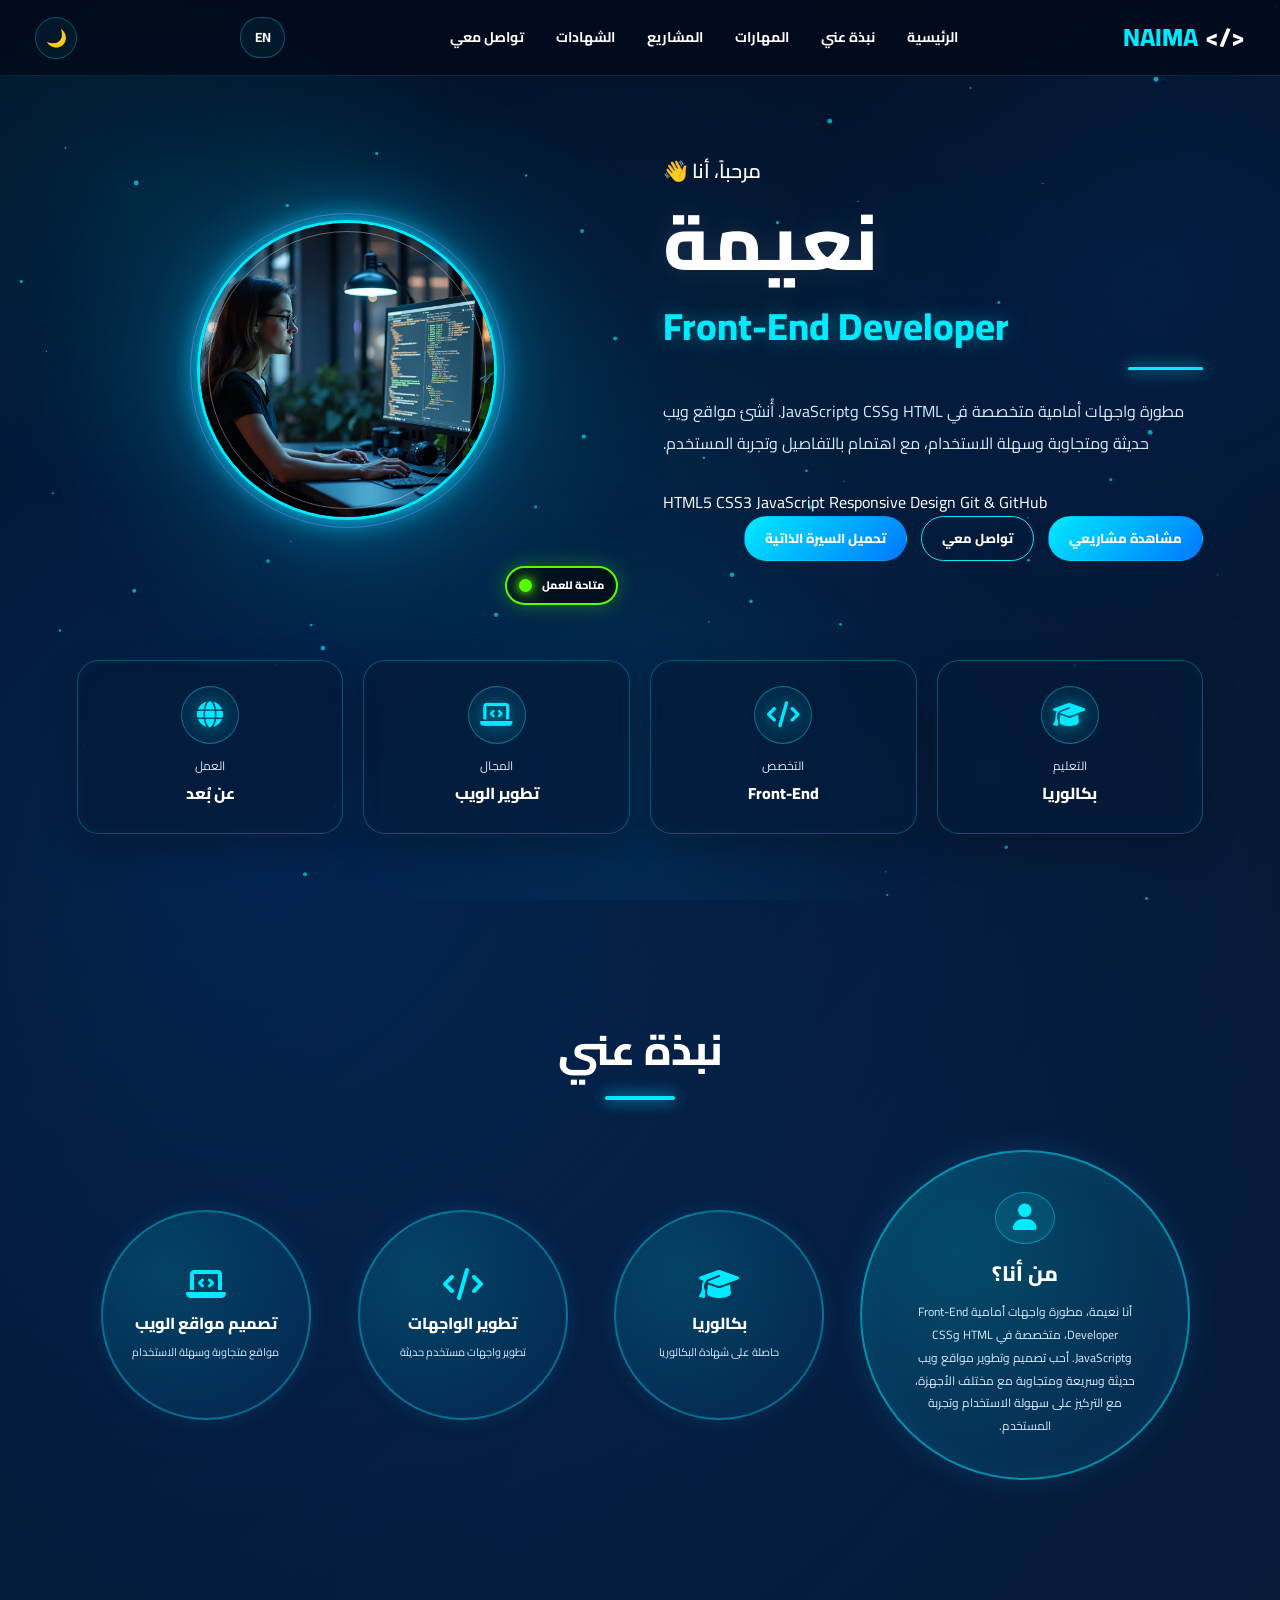
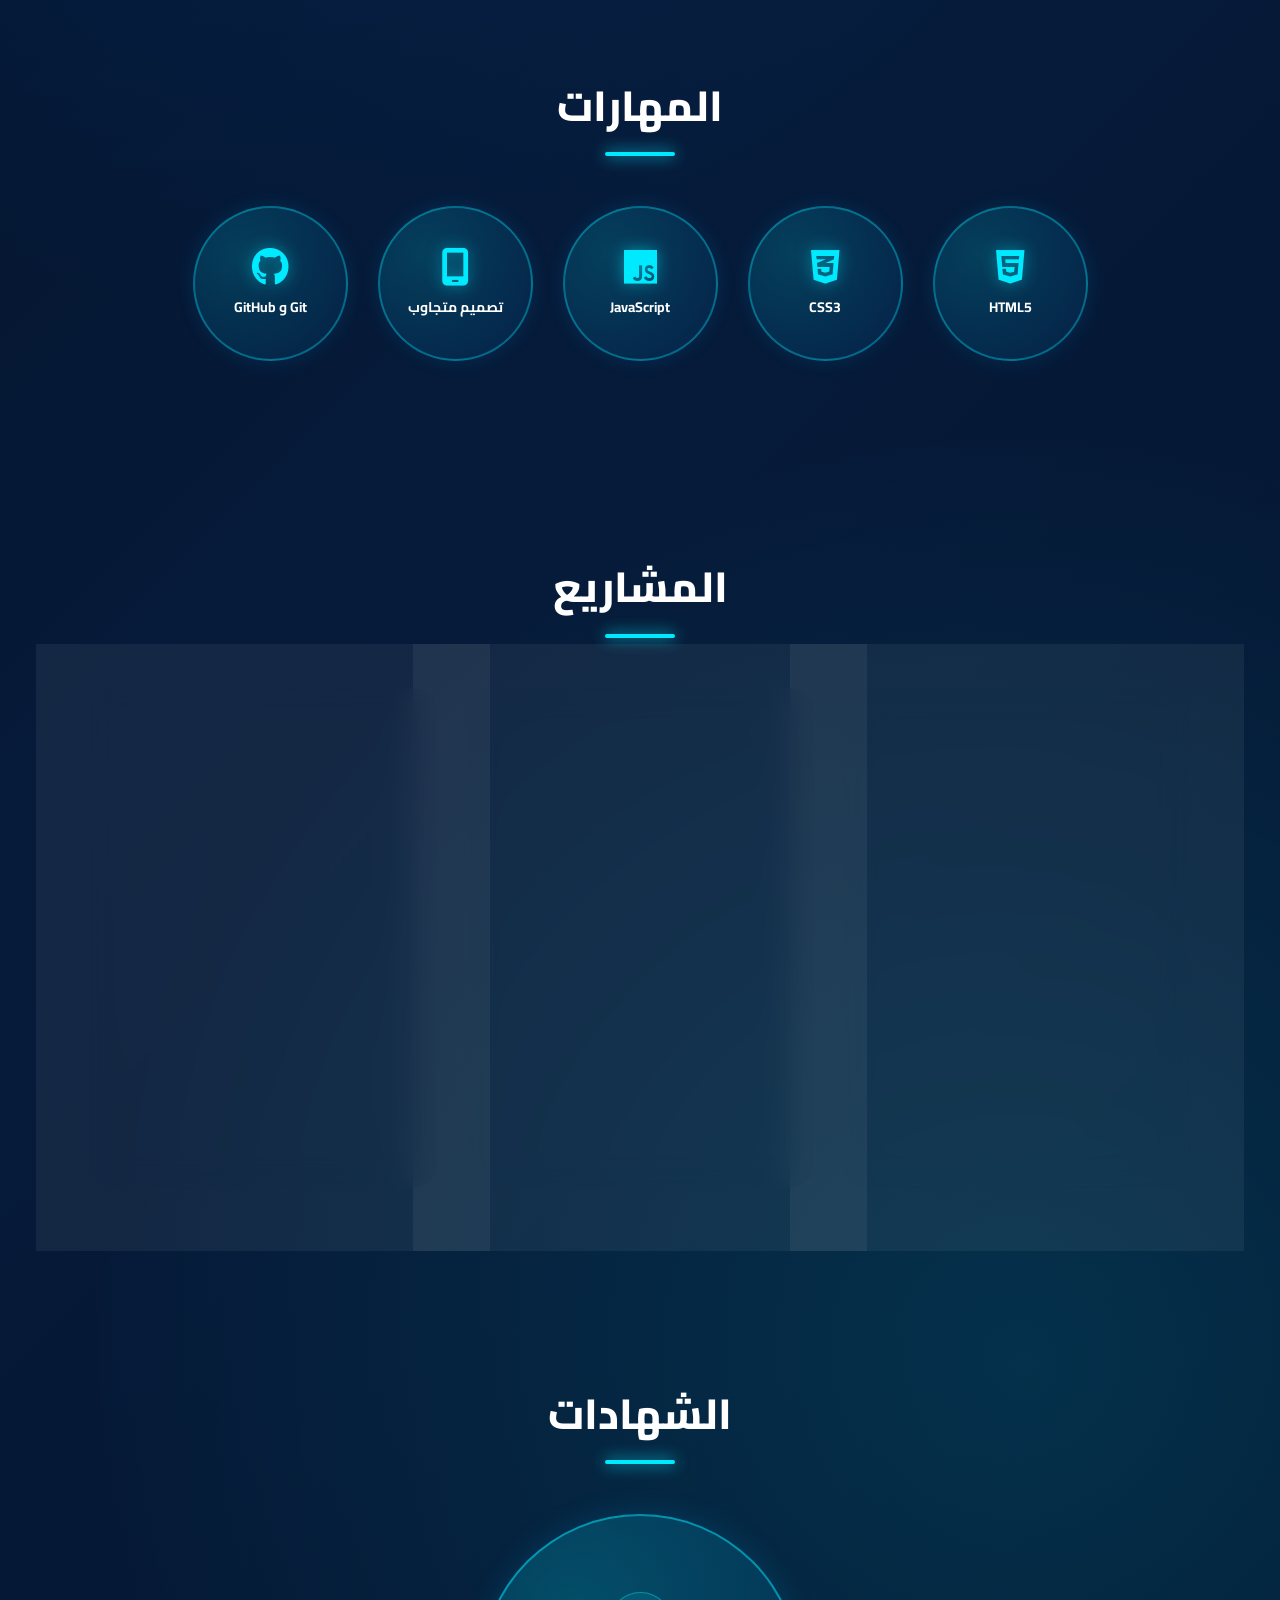
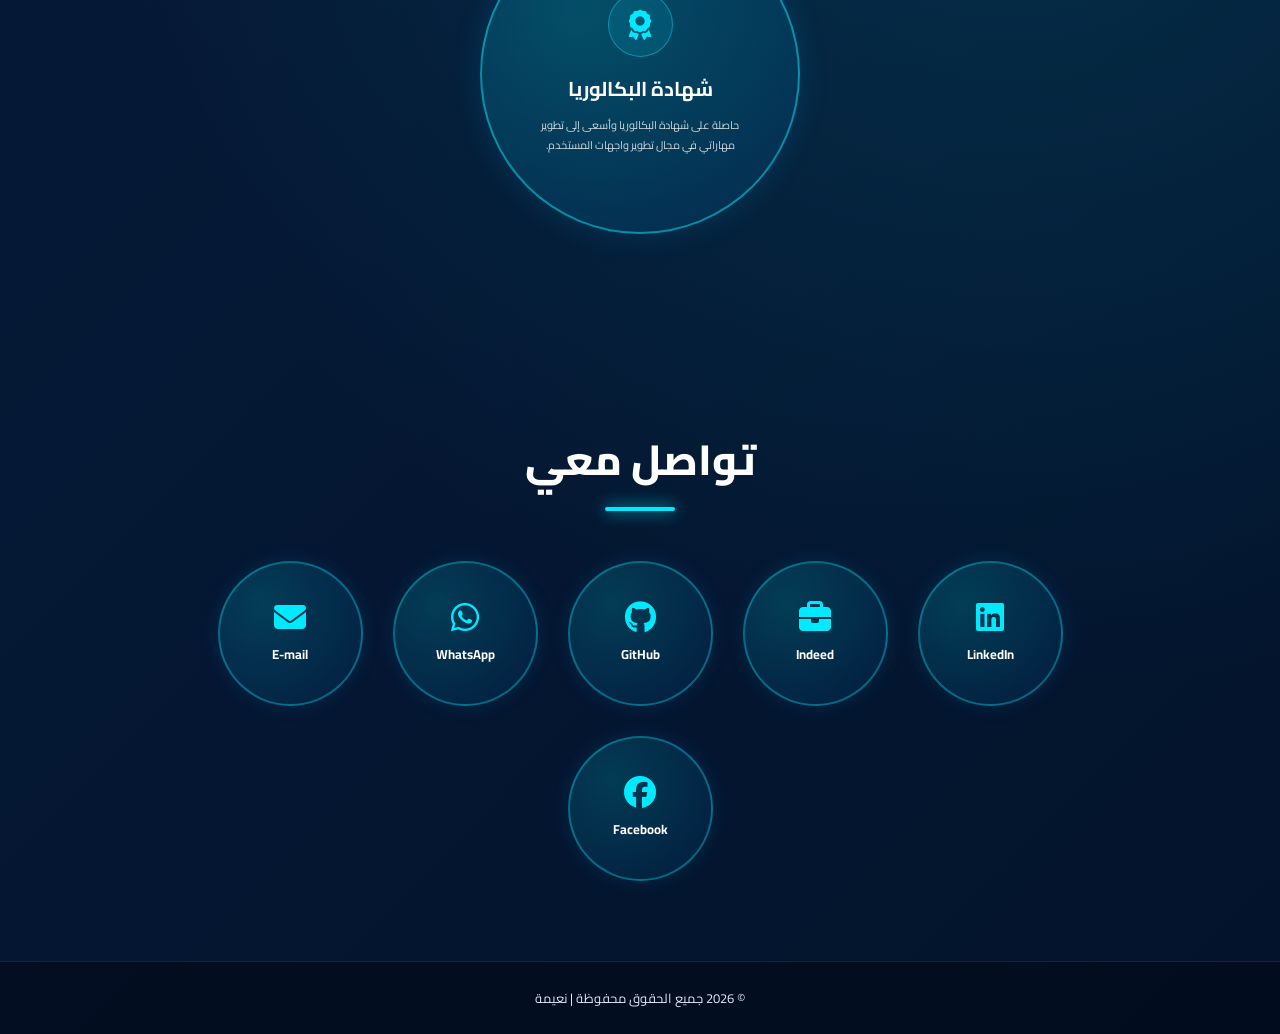
==== commit 26582872: "Update index.html" ====
--- a/index.html
+++ b/index.html
@@ -764,84 +764,73 @@
 
             <!-- PROJECT 2 -->
 
-            <div class="project-card">
-
-                <div class="project-icon">
-
-                    <i class="fas fa-shopping-cart"></i>
-
-                </div>
-
-
-                <div class="project-info">
-
-                   <span
-    class="project-status coming"
-    data-ar="قيد الإنجاز"
-    data-en="In Progress">
-
-    قيد الإنجاز
-
-</span>
-
-
-                    <h3
-                        data-ar="متجر إلكتروني"
-                        data-en="E-Commerce Website">
-
-                        متجر إلكتروني
-
-                    </h3>
-
-
-                    <p
-                        data-ar="مشروع تدريبي لإنشاء واجهة متجر إلكتروني حديثة ومتجاوبة باستعمال HTML وCSS وJavaScript."
-                        data-en="A training project for creating a modern and responsive e-commerce interface using HTML, CSS and JavaScript.">
-
-                        مشروع تدريبي لإنشاء واجهة متجر إلكتروني حديثة
-                        ومتجاوبة باستعمال HTML وCSS وJavaScript.
-
-                    </p>
-
-
-                    <div class="project-tech">
-
-                        <span>HTML5</span>
-
-                        <span>CSS3</span>
-
-                        <span>JavaScript</span>
-
-                    </div>
-
-
-                    <div class="project-buttons">
-
-                       <div class="project-buttons">
-
-    <span class="btn disabled">
-
-        <i class="fas fa-hourglass-half"></i>
+<div class="project-card">
+
+    <div class="project-icon">
+        <i class="fas fa-shopping-cart"></i>
+    </div>
+
+    <div class="project-info">
 
         <span
-            data-ar="قريباً"
-            data-en="Coming Soon">
-
-            قريباً
+            class="project-status completed"
+            data-ar="مشروع مكتمل"
+            data-en="Completed Project">
+
+            مشروع مكتمل
 
         </span>
 
-    </span>
-
-</div> 
-
-                    </div>
-
-                </div>
-
-            </div>
-
-
+        <h3
+            data-ar="متجر إلكتروني"
+            data-en="E-Commerce Website">
+
+            متجر إلكتروني
+
+        </h3>
+
+        <p
+            data-ar="متجر إلكتروني حديث ومتجاوب تم تطويره باستعمال HTML وCSS وJavaScript، مع إمكانية إضافة المنتجات إلى سلة المشتريات."
+            data-en="A modern and responsive e-commerce website built with HTML, CSS and JavaScript, including a shopping cart.">
+
+            متجر إلكتروني حديث ومتجاوب تم تطويره باستعمال
+            HTML وCSS وJavaScript، مع إمكانية إضافة المنتجات
+            إلى سلة المشتريات.
+
+        </p>
+
+        <div class="project-tech">
+
+            <span>HTML5</span>
+            <span>CSS3</span>
+            <span>JavaScript</span>
+
+        </div>
+
+        <div class="project-buttons">
+
+            <a
+                href="e-commerce/"
+                class="btn"
+                target="_blank">
+
+                <i class="fas fa-external-link-alt"></i>
+
+                <span
+                    data-ar="فتح المتجر"
+                    data-en="Open Store">
+
+                    فتح المتجر
+
+                </span>
+
+            </a>
+
+        </div>
+
+    </div>
+
+</div>
             <!-- PROJECT 3 -->
 
             <div class="project-card">
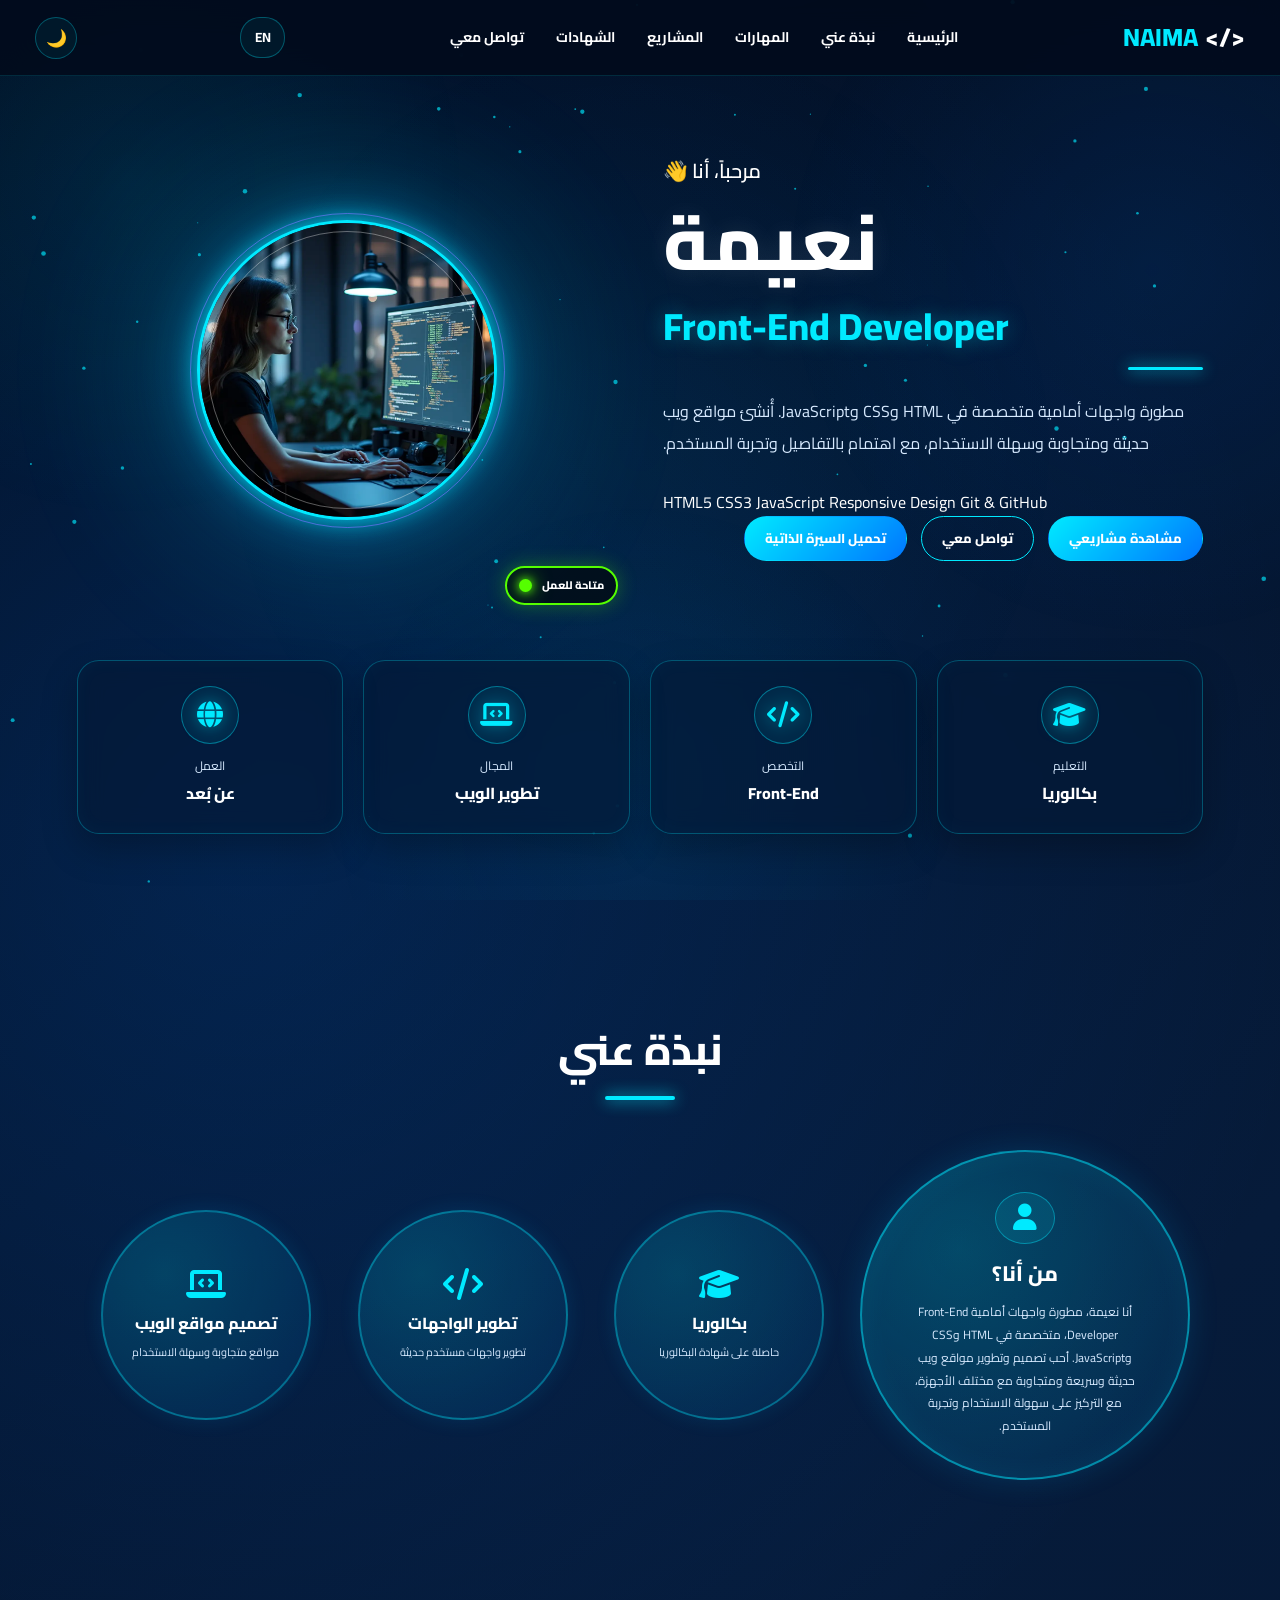
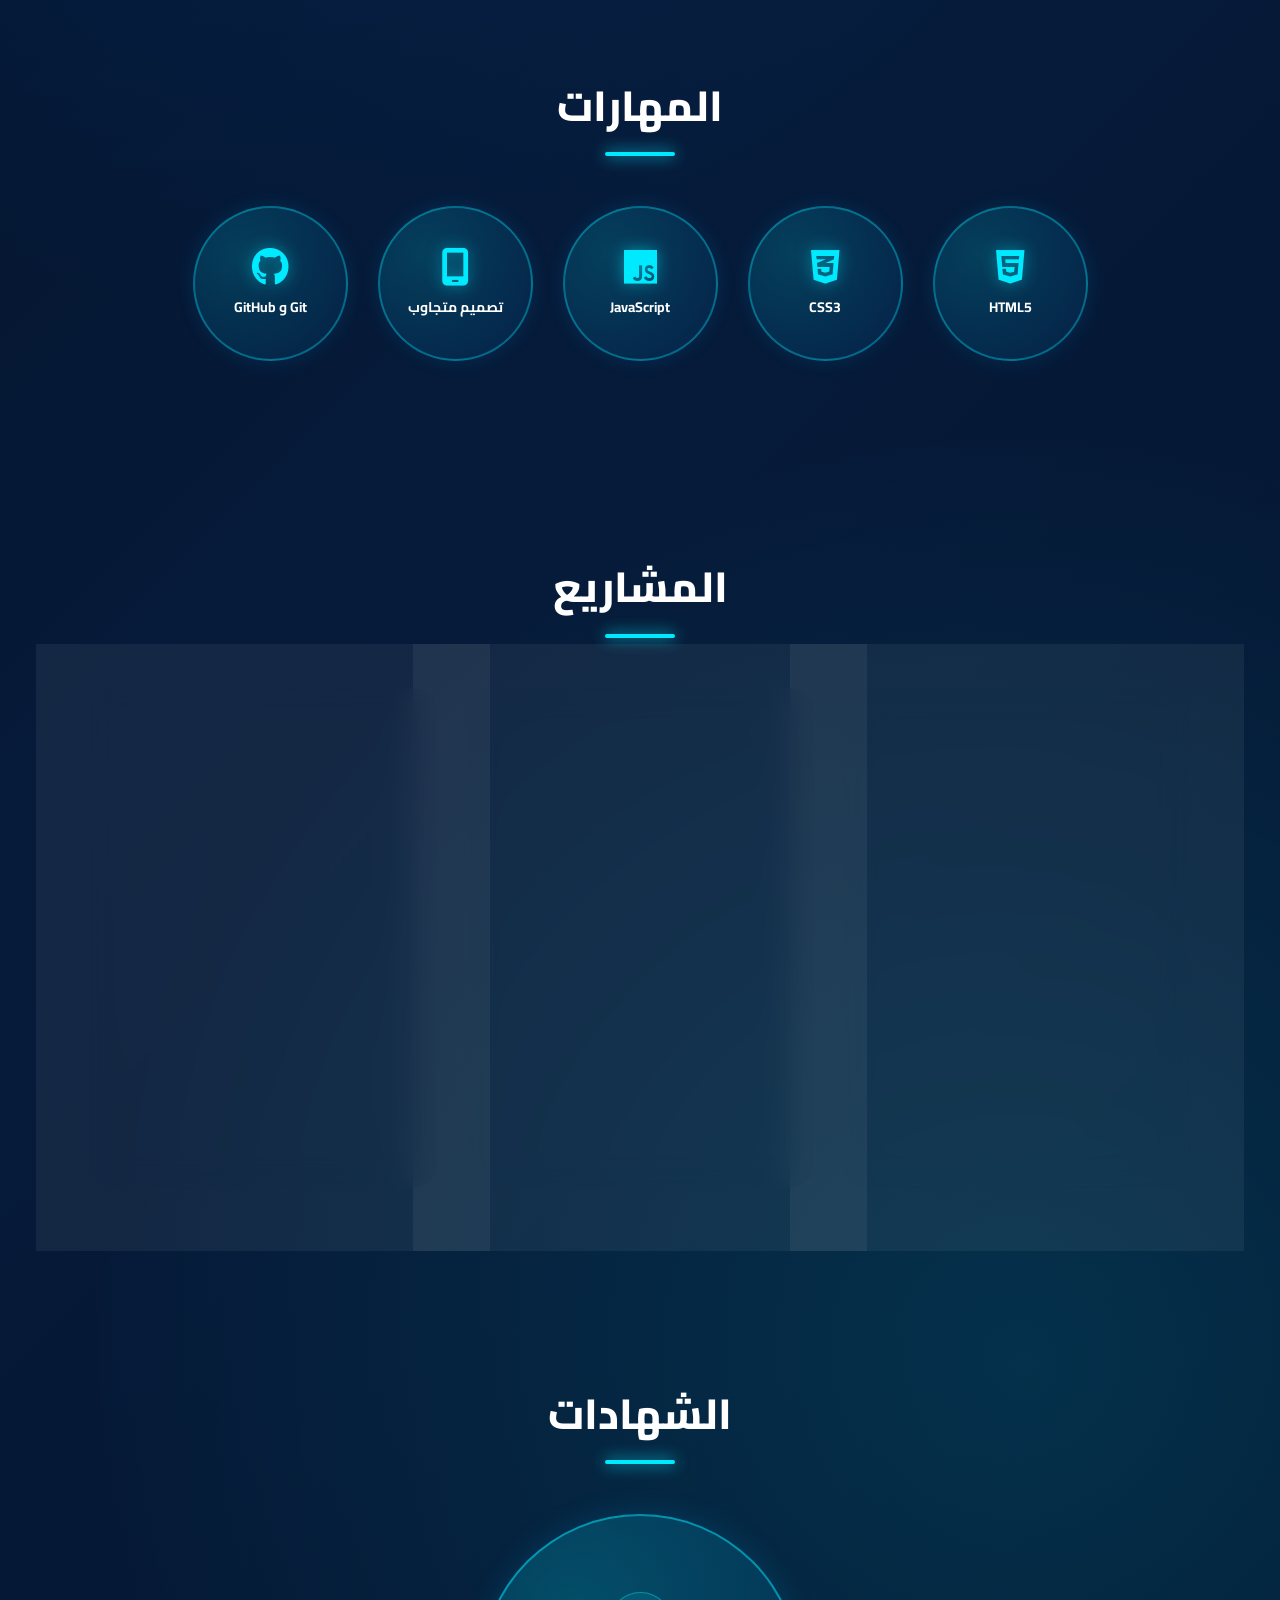
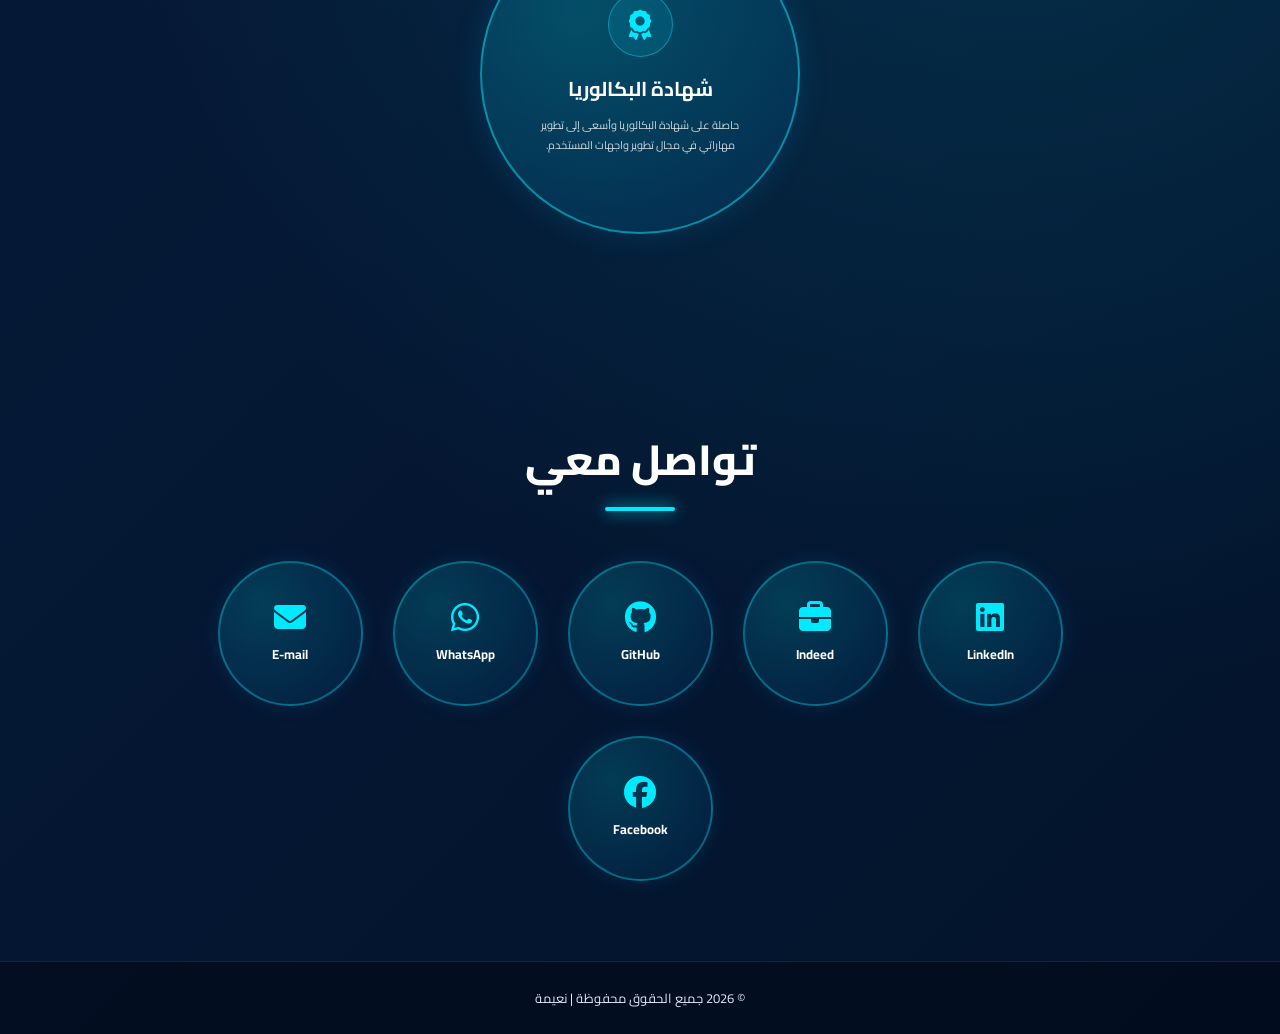
==== commit 9638cfac: "Update index.html" ====
--- a/index.html
+++ b/index.html
@@ -810,7 +810,7 @@
         <div class="project-buttons">
 
             <a
-                href="e-commerce/"
+                href="store/e-commerce/"
                 class="btn"
                 target="_blank">
 
